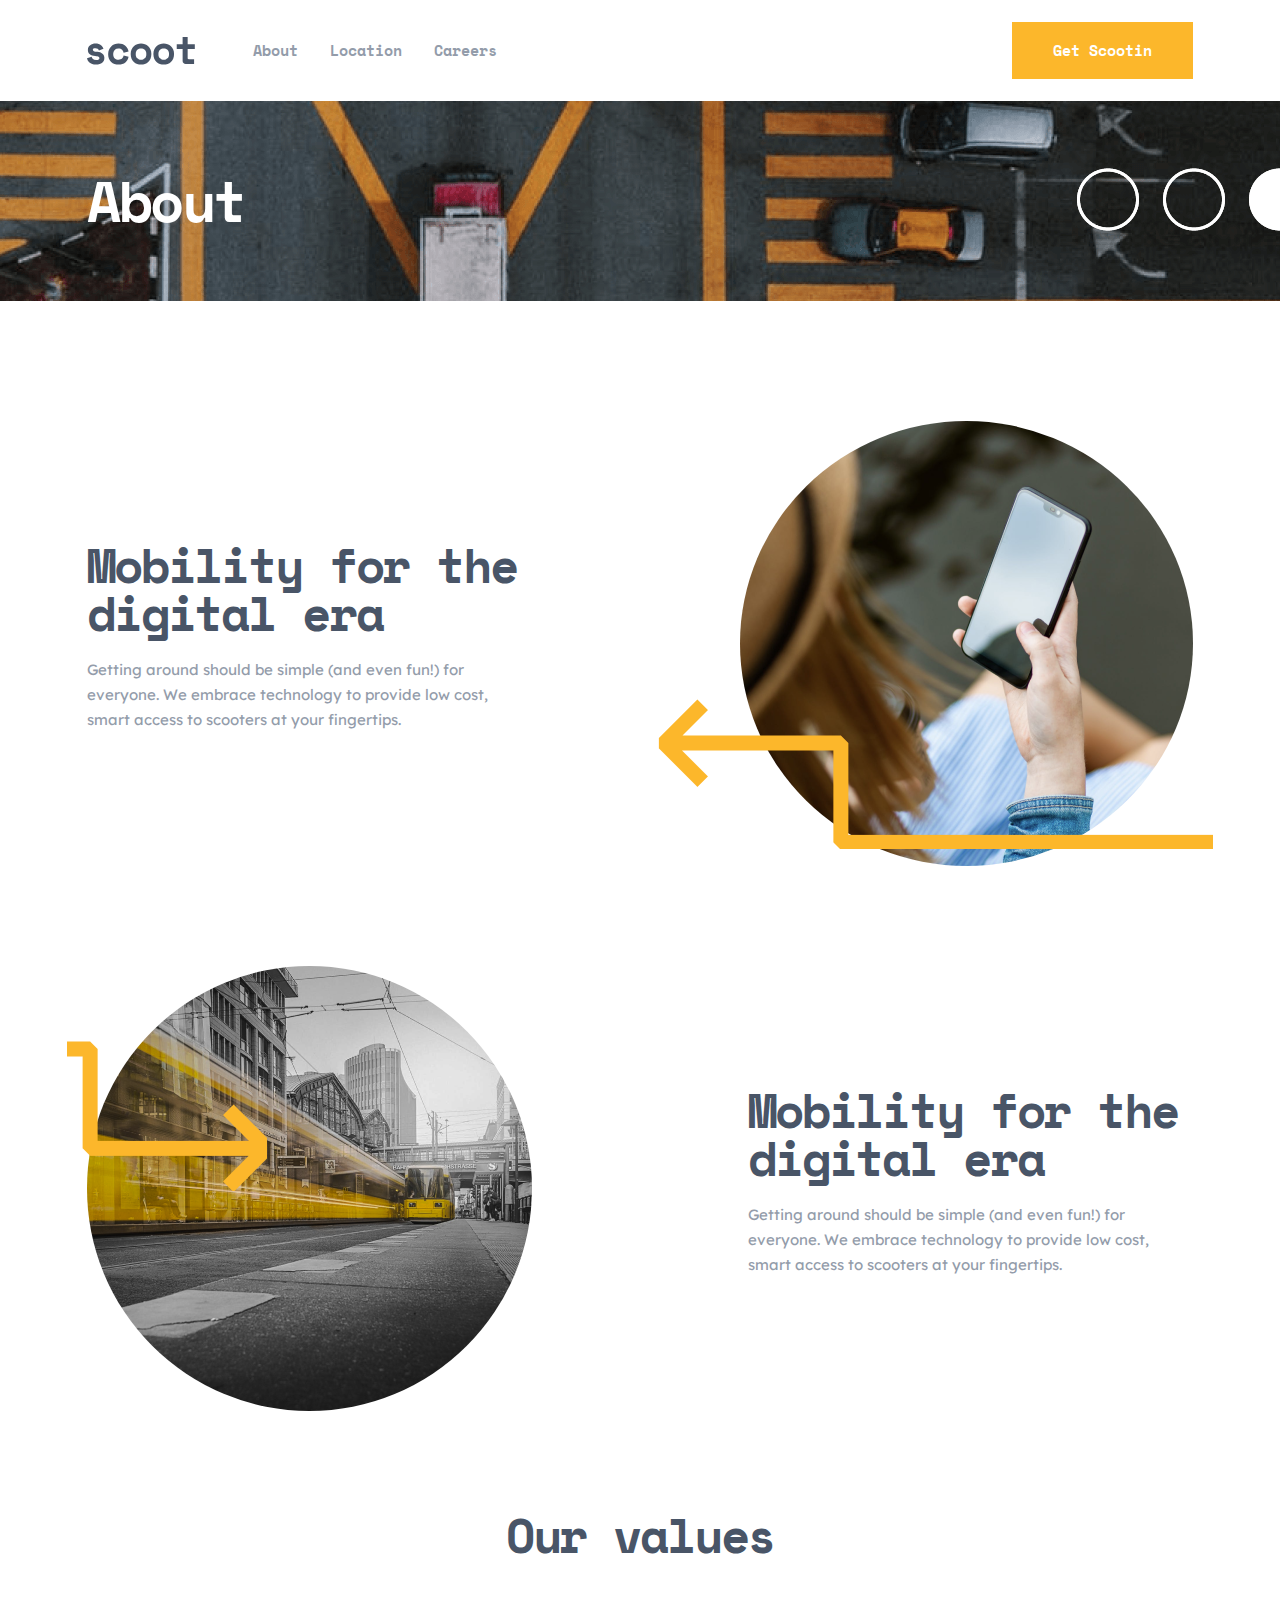
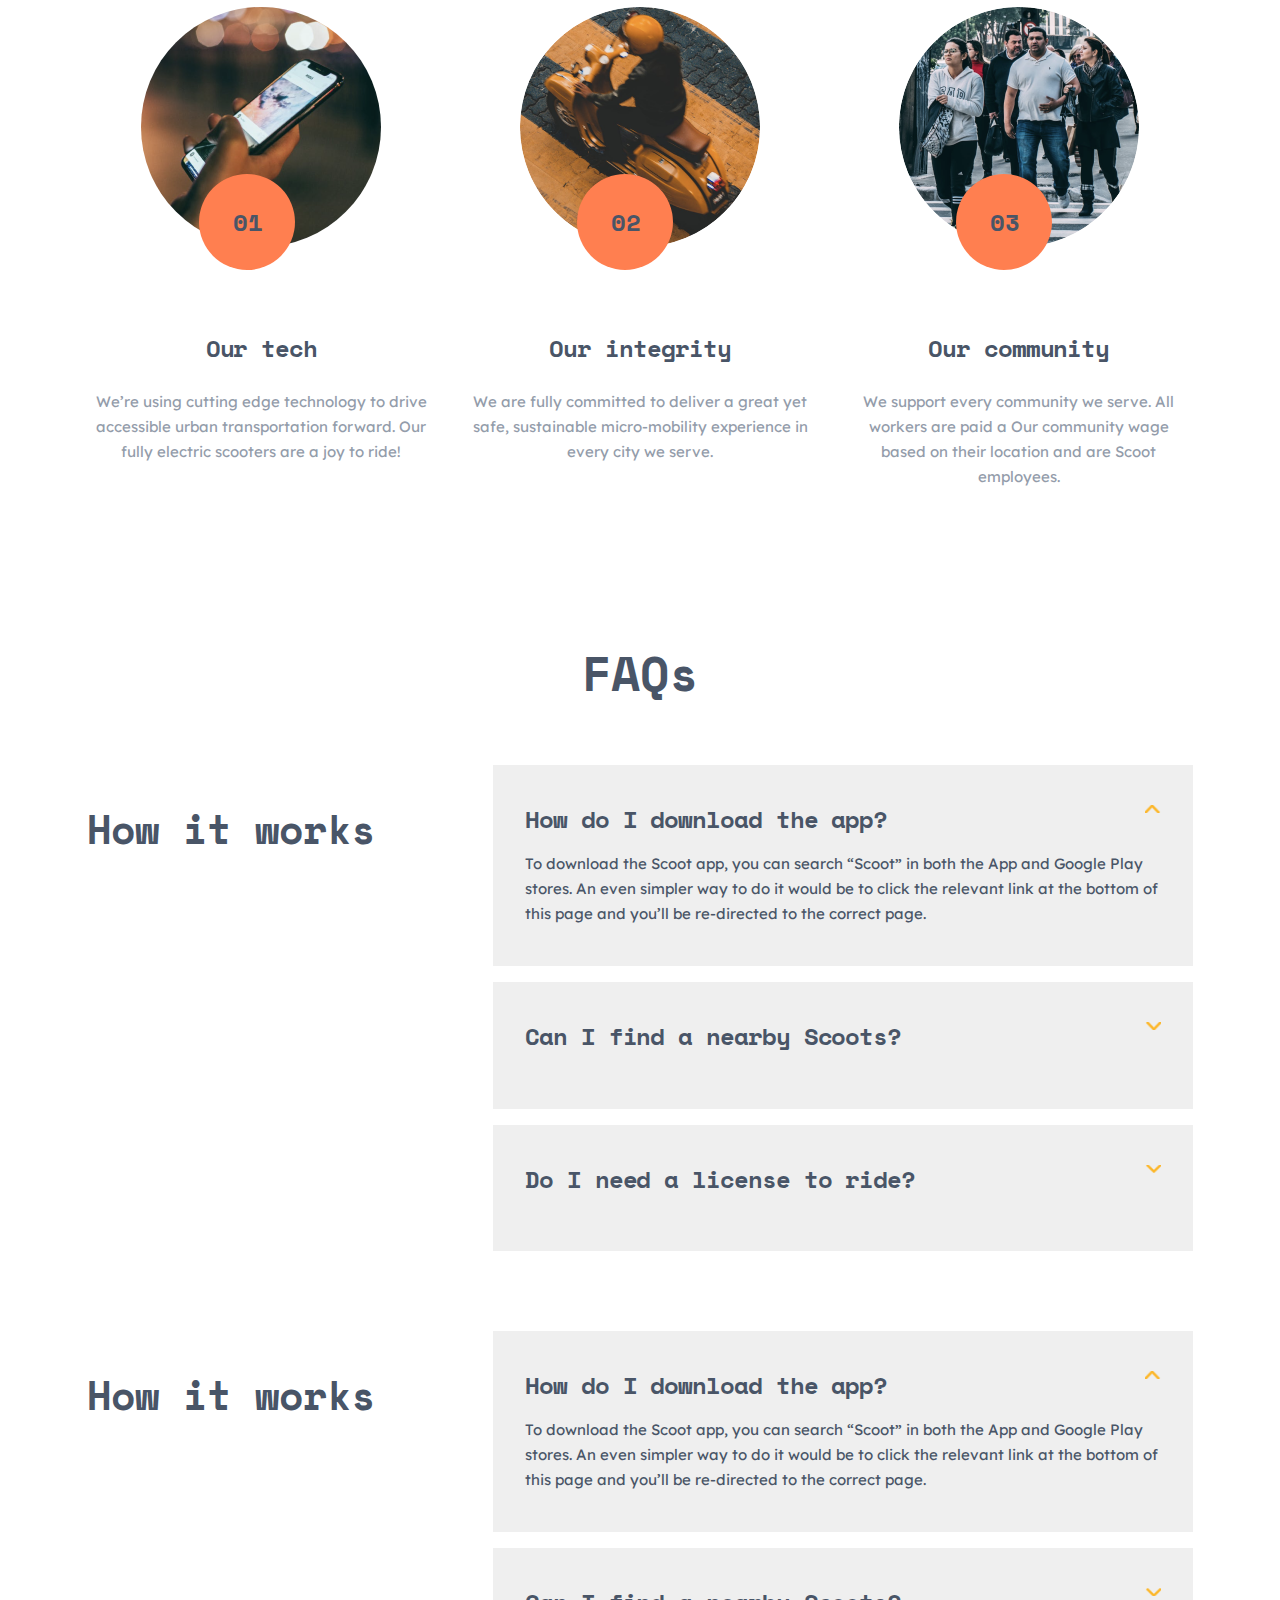
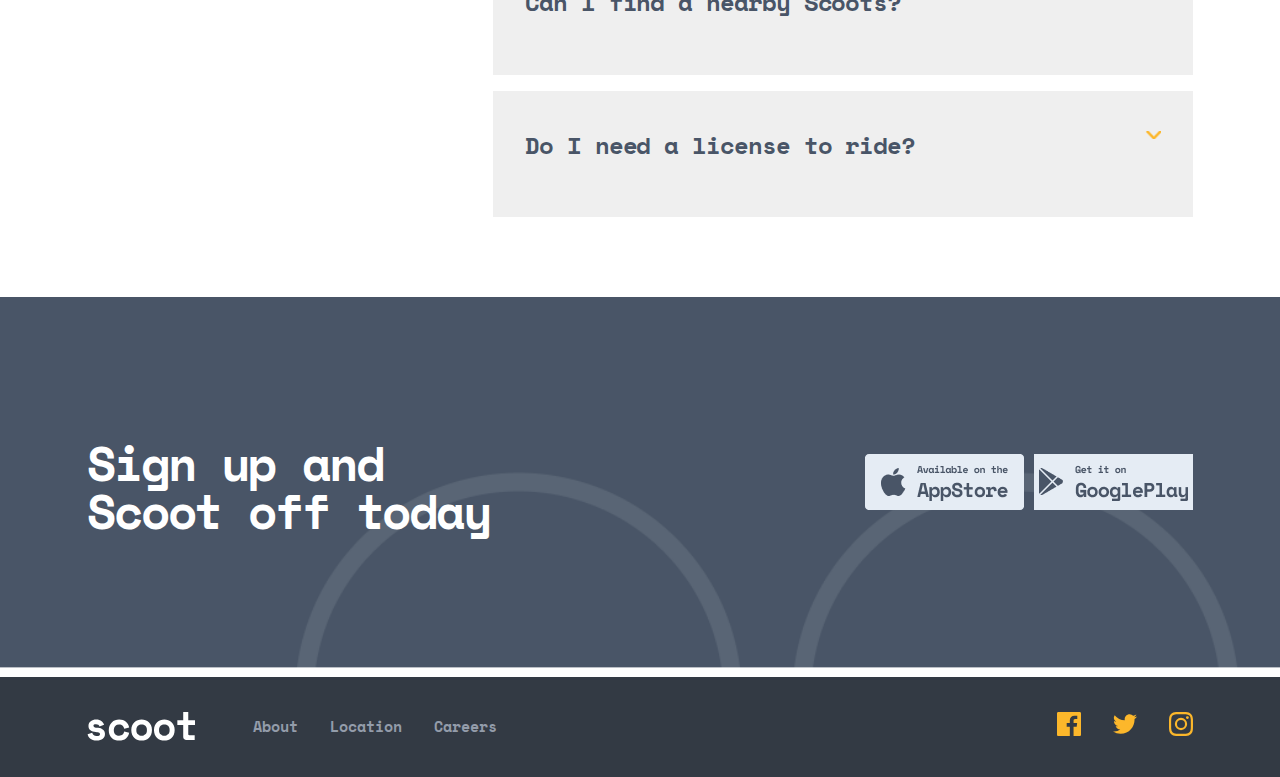
==== about.html @ 2811347c "initial commit" ====
<!DOCTYPE html>
<html lang="en">

<head>
    <meta charset="UTF-8">
    <meta http-equiv="X-UA-Compatible" content="IE=edge">
    <meta name="viewport" content="width=device-width, initial-scale=1.0">
    <title>Document</title>
    <link rel="stylesheet" href="./css/main.min.css" />
</head>

<body>
    <!-- header -->
    <header class="site-header site-header--adaptive">
            <div class="container">

                    <button class="hamburger-btn " type="button">
                        <img
                            class="hamburger-menu--defolt"
                            src="./imges/gamburg-menu.svg"
                            alt="hamburger button picture"
                            width="20"
                            height="16"
                        />

                        <img
                            class="hamburger-menu hamburger-menu--exit"
                            src="./imges/exit.svg"
                            alt="hamburger button picture"
                            width="20"
                            height="16"
                        />
                    </button>
                
                    <a class="site-logo-link" href="./index.html">
                        <img
                            src="./imges/scoot-logo.svg"
                            alt="site logo img"
                            class="site-logo"
                            width="108"
                            height="28"
                        />
                    </a>

                    <nav class="nav">
                        <ul class="nav__list">
                            <li class="nav__item">
                                <a class="nav__link" href="./index.html"
                                    >About</a
                                >
                            </li>
                            <li class="nav__item">
                                <a class="nav__link" href="./index.html"
                                    >Location</a
                                >
                            </li>
                            <li class="nav__item">
                                <a class="nav__link" href="./index.html"
                                    >Careers</a
                                >
                            </li>
                        </ul>
                    </nav>

                    <a class="Scootin-link" href="#">Get Scootin</a>

                
            </div>
        </header>
    <main>

        <!-- ===========================intro-section======================= -->

        <section class="hero-section">
            <div class="container">
               
                    <h2 class="hero-section__headding">
                        About
                    </h2>
                
            </div>
        </section>

        <section class="mobility">
            <div class="container">
                <h2 class="mobility__headding visually-hidden">Mobility for the digital era</h2>
                <ul class="mobility__list">
                    <li class="mobility__item">
                        <div class="mobility__item-wrapper">
                            <h3 class="mobility__item__headding">Mobility for the digital era</h3>
                            <p class="mobility__item__paragraf">Getting around should be simple (and even fun!) for everyone. We embrace technology to provide low cost, smart access to scooters at your fingertips.</p>
                        </div>

                        <img class="mobility__item__img" src="./imges/mobility.png" alt="mobility outside" >
                    </li>

                    <li class="mobility__item">
                        <div class="mobility__item-wrapper">
                            <h3 class="mobility__item__headding">Mobility for the digital era</h3>
                            <p class="mobility__item__paragraf">Getting around should be simple (and even fun!) for everyone. We embrace technology to provide low cost, smart access to scooters at your fingertips.</p>
                        </div>

                        <img class="mobility__item__img" src="./imges/strelka2.png" alt="mobility outside" >
                    </li>
                </ul>
            </div>
        </section>

        <!-- ======================our value========================== -->
        <section class="our-values">
            <div class="container">
                <h2 class="our-values__headding">Our values</h2>
                <ol class="our-values__list">
                    <li class="our-values__item">
                        <img class="our-values__img" src="./imges/tech.png" alt=" our tech imge"  width="240"
                        height="240">
                        <h3 class="our-values__item__headding">Our tech</h3>
                        <p class="our-values__item__paragrf">
                            We’re using cutting edge technology to drive accessible
                            urban transportation forward. Our fully electric scooters are a joy to ride!
                        </p>
                    </li>

                     <li class="our-values__item">
                        <img class="our-values__img" src="./imges/scuter.png" alt=" our tech imge"  width="240"
                        height="240">
                        <h3 class="our-values__item__headding">Our integrity</h3>
                        <p class="our-values__item__paragrf">
                            We are fully committed to deliver a great yet safe, sustainable micro-mobility experience in every city we serve.
                        </p>
                    </li>

                     <li class="our-values__item">
                        <img class="our-values__img" src="./imges/road.png" alt=" our tech imge"  width="240"
                        height="240">
                        <h3 class="our-values__item__headding">Our community</h3>
                        <p class="our-values__item__paragrf">
                           We support every community we serve. All workers are paid a Our community wage based on their location and are Scoot employees.
                        </p>
                    </li>
                </ol>
            </div>
        </section>

        <!-- ========================faq section======================= -->

        <section class="faqs-section">

            <div class="container">
                <h2 class="faqs-section__headding">FAQs</h2>
                <div class="faqs-section-wrapper">
                    <h3 class="faqs-section-wrapper__headding">How it works</h3>

                    <ul class="faqs-section__list">
                        <li class="faqs-section__item ">
                            <button class="faqs-section__btn faqs-section__btn--active">
                                <span class="faqs-section__btn-controller">
                                    <span class="faqs-section__btn-headding">How do I download the app?</span> 
                                    <img  class="btn-controller-img"
                                    src="./imges/strelka.png" alt="" width="16" height="8">
                                </span>
                                 <br>
                                <span class="faqs-section__btn-text">To download the Scoot app, you  can search “Scoot”
                                    in both the App and Google Play stores. An even simpler way to do it would be to
                                    click the relevant link at the bottom of this page and you’ll be re-directed to the
                                    correct page.</span>
                            </button>
                        </li>

                        <li class="faqs-section__item">
                            <button class="faqs-section__btn">
                                <span class="faqs-section__btn-controller">
                                    <span class="faqs-section__btn-headding">Can I find a nearby Scoots?</span> 
                                    <img class="btn-controller-img"
                                    src="./imges/strelka.png" alt="" width="16" height="8">
                                </span>
                                 <br>
                                <span class="faqs-section__btn-text">To download the Scoot app, you  can search “Scoot”
                                    in both the App and Google Play stores. An even simpler way to do it would be to
                                    click the relevant link at the bottom of this page and you’ll be re-directed to the
                                    correct page.</span>
                            </button>
                        </li>

                         <li class="faqs-section__item">
                            <button class="faqs-section__btn">
                                <span class="faqs-section__btn-controller">
                                    <span class="faqs-section__btn-headding">Do I need a license to ride?</span> 
                                    <img class="btn-controller-img"
                                    src="./imges/strelka.png" alt="" width="16" height="8">
                                </span>
                                 <br>
                                <span class="faqs-section__btn-text">To download the Scoot app, you  can search “Scoot”
                                    in both the App and Google Play stores. An even simpler way to do it would be to
                                    click the relevant link at the bottom of this page and you’ll be re-directed to the
                                    correct page.</span>
                            </button>
                        </li>
                        
                    </ul>


                </div>



                <div class="faqs-section-wrapper">
                    <h3 class="faqs-section-wrapper__headding">How it works</h3>

                    <ul class="faqs-section__list">
                        <li class="faqs-section__item ">
                            <button class="faqs-section__btn faqs-section__btn--active">
                                <span class="faqs-section__btn-controller">
                                    <span class="faqs-section__btn-headding">How do I download the app?</span> 
                                    <img class="btn-controller-img"
                                    src="./imges/strelka.png" alt="" width="16" height="8">
                                </span>
                                 <br>
                                <span class="faqs-section__btn-text">To download the Scoot app, you  can search “Scoot”
                                    in both the App and Google Play stores. An even simpler way to do it would be to
                                    click the relevant link at the bottom of this page and you’ll be re-directed to the
                                    correct page.</span>
                            </button>
                        </li>

                        <li class="faqs-section__item">
                            <button class="faqs-section__btn">
                                <span class="faqs-section__btn-controller">
                                    <span class="faqs-section__btn-headding">Can I find a nearby Scoots?</span> 
                                    <img class="btn-controller-img"
                                    src="./imges/strelka.png" alt="" width="16" height="8">
                                </span>
                                 <br>
                                <span class="faqs-section__btn-text">To download the Scoot app, you  can search “Scoot”
                                    in both the App and Google Play stores. An even simpler way to do it would be to
                                    click the relevant link at the bottom of this page and you’ll be re-directed to the
                                    correct page.</span>
                            </button>
                        </li>

                         <li class="faqs-section__item">
                            <button class="faqs-section__btn">
                                <span class="faqs-section__btn-controller">
                                    <span class="faqs-section__btn-headding">Do I need a license to ride?</span> 
                                    <img class="btn-controller-img"
                                    src="./imges/strelka.png" alt="" width="16" height="8">
                                </span>
                                 <br>
                                <span class="faqs-section__btn-text">To download the Scoot app, you  can search “Scoot”
                                    in both the App and Google Play stores. An even simpler way to do it would be to
                                    click the relevant link at the bottom of this page and you’ll be re-directed to the
                                    correct page.</span>
                            </button>
                        </li>
                        
                    </ul>


                </div>
            </div>

        </section>
        <!-- last section -->
        <section class="call-to">
                <div class="container">
                    <h2 class="call-to__headding">
                        Sign up and Scoot off today
                    </h2>
                    <div class="call-inner">
                        <a href="#" class="call-to__link"
                            ><img
                                class="call-to__pic"
                                src="./imges/appstore.png"
                                alt="appstore imeg"
                                width="159"
                                height="56"
                        /></a>
                        <a href="#" class="call-to__link2"
                            ><img
                                class="call-to__pic"
                                src="./imges/googleplay.png"
                                alt="appstore imeg"
                                width="159"
                                height="56"
                        /></a>
                    </div>
                </div>
            </section>



    </main>

    <!-- =========================================footerr=========================== -->
    <footer class="footer">
            <div class="container">
                <a class="footer-logo-link" href="./index.html">
                    <img
                        src="./imges/scoot-footer.svg"
                        alt=""
                        class="footer__img"
                        width="108"
                        height="29"
                    />
                </a>
                <nav class="footer-nav">
                    <ul class="footer-nav__list">
                        <li class="footer-nav__item">
                            <a class="footer-nav__link" href="./about.html"
                                >About</a
                            >
                        </li>

                        <li class="footer-nav__item">
                            <a class="footer-nav__link" href="./location.html"
                                >Location</a
                            >
                        </li>

                        <li class="footer-nav__item">
                            <a class="footer-nav__link" href="./careers.html"
                                >Careers</a
                            >
                        </li>
                    </ul>
                </nav>

                <ul class="social__list">
                    <li class="social__item">
                        <a class="social__link" href="#">
                            <svg
                                class="social__logo"
                                width="24"
                                height="24"
                                fill="none"
                                xmlns="http://www.w3.org/2000/svg"
                            >
                                <path
                                    d="M22.675 0H1.325C.593 0 0 .593 0 1.325v21.351C0 23.407.593 24 1.325 24H12.82v-9.294H9.692v-3.622h3.128V8.413c0-3.1 1.893-4.788 4.659-4.788 1.325 0 2.463.099 2.795.143v3.24l-1.918.001c-1.504 0-1.795.715-1.795 1.763v2.313h3.587l-.467 3.622h-3.12V24h6.116c.73 0 1.323-.593 1.323-1.325V1.325C24 .593 23.407 0 22.675 0z"
                                    fill="#FCB72B"
                                />
                            </svg>
                        </a>
                    </li>

                    <li class="social__item">

                        <a class="social__link" href="#">
                            <svg
                                class="social__logo"
                                width="24"
                                height="20"
                                fill="none"
                                xmlns="http://www.w3.org/2000/svg"
                            >
                                <path
                                    d="M24 2.557a9.83 9.83 0 01-2.828.775A4.932 4.932 0 0023.337.608a9.864 9.864 0 01-3.127 1.195A4.916 4.916 0 0016.616.248c-3.179 0-5.515 2.966-4.797 6.045A13.978 13.978 0 011.671 1.149a4.93 4.93 0 001.523 6.574 4.903 4.903 0 01-2.229-.616c-.054 2.281 1.581 4.415 3.949 4.89a4.935 4.935 0 01-2.224.084 4.928 4.928 0 004.6 3.419A9.9 9.9 0 010 17.54a13.94 13.94 0 007.548 2.212c9.142 0 14.307-7.721 13.995-14.646A10.025 10.025 0 0024 2.557z"
                                    fill="#FCB72B"
                                />
                            </svg>
                        </a>
                    </li>

                    <li class="social__item">
                        <a class="social__link" href="#">
                            <svg 
                                class="social__logo"
                                width="24"
                                height="24"
                                fill="none"
                                xmlns="http://www.w3.org/2000/svg"
                            >
                                <path
                                    fill-rule="evenodd"
                                    clip-rule="evenodd"
                                    d="M12 0C8.741 0 8.333.014 7.053.072 2.695.272.273 2.69.073 7.052.014 8.333 0 8.741 0 12c0 3.259.014 3.668.072 4.948.2 4.358 2.618 6.78 6.98 6.98C8.333 23.986 8.741 24 12 24c3.259 0 3.668-.014 4.948-.072 4.354-.2 6.782-2.618 6.979-6.98.059-1.28.073-1.689.073-4.948 0-3.259-.014-3.667-.072-4.947-.196-4.354-2.617-6.78-6.979-6.98C15.668.014 15.259 0 12 0zm0 2.163c3.204 0 3.584.012 4.85.07 3.252.148 4.771 1.691 4.919 4.919.058 1.265.069 1.645.069 4.849 0 3.205-.012 3.584-.069 4.849-.149 3.225-1.664 4.771-4.919 4.919-1.266.058-1.644.07-4.85.07-3.204 0-3.584-.012-4.849-.07-3.26-.149-4.771-1.699-4.919-4.92-.058-1.265-.07-1.644-.07-4.849 0-3.204.013-3.583.07-4.849.149-3.227 1.664-4.771 4.919-4.919 1.266-.057 1.645-.069 4.849-.069zM5.838 12a6.162 6.162 0 1112.324 0 6.162 6.162 0 01-12.324 0zM12 16a4 4 0 110-8 4 4 0 010 8zm4.965-10.405a1.44 1.44 0 112.881.001 1.44 1.44 0 01-2.881-.001z"
                                    fill="#FCB72B"
                                />
                            </svg>
                        </a>
                    </li>
                </ul>
            </div>
        </footer>

    <script src="./main.js"></script>
</body>
</body>

</html>
---- css/main.min.css ----
@font-face{font-family:'Space Mono';font-style:normal;font-weight:400;src:url("../fonts/space-mono-v6-latin-regular.woff2") format("woff2"),url("../fonts/space-mono-v6-latin-regular.woff") format("woff")}@font-face{font-family:'Space Mono';font-style:normal;font-weight:700;src:url("../fonts/space-mono-v6-latin-700.woff2") format("woff2"),url("../fonts/space-mono-v6-latin-700.woff") format("woff")}@font-face{font-family:'Lexend Deca';font-style:normal;font-weight:400;src:url("../fonts/lexend-deca-v7-latin-regular.woff2") format("woff2"),url("../fonts/lexend-deca-v7-latin-regular.woff") format("woff")}html{height:100%;-webkit-box-sizing:border-box;box-sizing:border-box}*,*::before,*::after{-webkit-box-sizing:inherit;box-sizing:inherit;scroll-behavior:smooth}.visually-hidden{position:absolute;white-space:nowrap;width:1px;height:1px;overflow:hidden;border:0;padding:0;clip:rect(0 0 0 0);-webkit-clip-path:inset(50%);clip-path:inset(50%);margin:-1px}body{height:100%;display:-webkit-box;display:-ms-flexbox;display:flex;-webkit-box-orient:vertical;-webkit-box-direction:normal;-ms-flex-direction:column;flex-direction:column;font-family:'Space Mono','Arial', 'sans-serif';font-style:normal;font-weight:normal;font-size:16px;line-height:1.5}main{margin-top:101px}img{max-width:100%;vertical-align:middle;-o-object-fit:cover;object-fit:cover}.container{width:100%;max-width:1146px;margin:0 auto;padding:0 20px;overflow:hidden}/*! normalize.css v8.0.1 | MIT License | github.com/necolas/normalize.css */html{line-height:1.15;-webkit-text-size-adjust:100%}body{margin:0}main{display:block}h1{font-size:2em;margin:0.67em 0}hr{-webkit-box-sizing:content-box;box-sizing:content-box;height:0;overflow:visible}pre{font-family:monospace, monospace;font-size:1em}a{background-color:transparent}abbr[title]{border-bottom:none;text-decoration:underline;-webkit-text-decoration:underline dotted;text-decoration:underline dotted}b,strong{font-weight:bolder}code,kbd,samp{font-family:monospace, monospace;font-size:1em}small{font-size:80%}sub,sup{font-size:75%;line-height:0;position:relative;vertical-align:baseline}sub{bottom:-0.25em}sup{top:-0.5em}img{border-style:none}button,input,optgroup,select,textarea{font-family:inherit;font-size:100%;line-height:1.15;margin:0}button,input{overflow:visible}button,select{text-transform:none}button,[type="button"],[type="reset"],[type="submit"]{-webkit-appearance:button}button::-moz-focus-inner,[type="button"]::-moz-focus-inner,[type="reset"]::-moz-focus-inner,[type="submit"]::-moz-focus-inner{border-style:none;padding:0}button:-moz-focusring,[type="button"]:-moz-focusring,[type="reset"]:-moz-focusring,[type="submit"]:-moz-focusring{outline:1px dotted ButtonText}fieldset{padding:0.35em 0.75em 0.625em}legend{-webkit-box-sizing:border-box;box-sizing:border-box;color:inherit;display:table;max-width:100%;padding:0;white-space:normal}progress{vertical-align:baseline}textarea{overflow:auto}[type="checkbox"],[type="radio"]{-webkit-box-sizing:border-box;box-sizing:border-box;padding:0}[type="number"]::-webkit-inner-spin-button,[type="number"]::-webkit-outer-spin-button{height:auto}[type="search"]{-webkit-appearance:textfield;outline-offset:-2px}[type="search"]::-webkit-search-decoration{-webkit-appearance:none}::-webkit-file-upload-button{-webkit-appearance:button;font:inherit}details{display:block}summary{display:list-item}template{display:none}[hidden]{display:none}.site-header{position:fixed;top:0;left:0;width:100%;z-index:50;background-color:white}.site-header .container{display:-webkit-box;display:-ms-flexbox;display:flex;-webkit-box-align:center;-ms-flex-align:center;align-items:center;padding-top:22px;padding-bottom:22px}.site-logo-link{z-index:11}.nav__list{display:-webkit-box;display:-ms-flexbox;display:flex;margin:0;margin-left:58px;padding:0;list-style:none}.nav__item+.nav__item{margin-left:32px}.nav__link{display:inline-block;text-decoration:none;font-weight:bold;font-size:15px;line-height:25px;color:#939CAA}.nav__link:hover{color:#FCB72B}.Scootin-link{display:inline-block;text-decoration:none;margin-left:auto;padding:14px 39px;font-weight:bold;font-size:15px;line-height:25px;color:#FFFFFF;background-color:#FCB72B;border:2px solid #FCB72B}.Scootin-link:hover{display:inline-block;background-color:white;color:#FCB72B;border:2px solid #FCB72B}.hamburger-btn{display:none;z-index:11;background-color:transparent;border:none;cursor:pointer}.hamburger-btn .hamburger-menu--exit{display:none}@media only screen and (max-width: 650px){.nav{display:none}.site-header--adaptive .nav{display:block;position:fixed;top:0;bottom:0;right:0;left:0;width:100%;height:auto;z-index:10}.nav__list{width:70%;height:544px;margin-top:73px;margin-left:0;padding:64px 25px;-webkit-box-orient:vertical;-webkit-box-direction:normal;-ms-flex-direction:column;flex-direction:column;background-color:black}.nav__item+.nav__item{margin:0}.nav__link{color:#E5ECF4;margin-bottom:24px}.site-logo-link{margin:0 auto}.Scootin-link{display:none}.site-header--adaptive .Scootin-link{display:block;position:fixed;margin-bottom:20px;bottom:0;max-width:50%;height:auto;z-index:10}.site-header--adaptive .hamburger-menu--exit{display:block}.site-header--adaptive .hamburger-menu--defolt{display:none}.hamburger-btn{display:block}}.intro-section{max-width:1440px;margin:0 auto;z-index:13;background-image:url(../imges/homeintro-img.png);background-repeat:no-repeat;background-size:cover;background-position:center;overflow:hidden}.intro-section .container{margin-bottom:122px;padding:150px 20px}.intro-section__wrapper{position:relative}.intro-section__headding{max-width:500px;margin:0;margin-bottom:40px;letter-spacing:-2.5px;font-weight:bold;font-size:56px;line-height:56px;color:#FFFFFF}.paradrph-inner{position:relative;margin-left:100px}.intro-section__paragrph{position:relative;max-width:405px;margin-bottom:40px;font-family:'Lexend Deca';font-size:15px;line-height:25px;color:#FFFFFF}.intro-section__paragrph::after{position:absolute;top:50px;right:100px;z-index:10;display:inline-block;width:270px;height:8px;background-image:url(../imges/path-right.png);background-repeat:no-repeat;content:" "}.intro-section__link{display:inline-block;text-decoration:none;padding:14px 39px;font-size:15px;line-height:25px;text-align:center;color:#FFFFFF;background-color:#FCB72B;border:2px solid #FCB72B}.intro-section__link:hover{background-color:transparent;border:2px solid #FCB72B;color:#FCB72B}@media only screen and (max-width: 768px){.intro-section .container{text-align:center;margin:0 auto;padding:137px 20px}.intro-section__headding{margin:0 auto;margin-bottom:24px}.paradrph-inner{margin-left:0}.intro-section__paragrph{margin:0 auto;margin-bottom:32px}}@media only screen and (max-width: 548px){.intro-section__headding{font-size:40px;line-height:40px}.intro-section__paragrph{font-size:15px;line-height:25px}}.handbook_list{position:relative;display:-webkit-box;display:-ms-flexbox;display:flex;margin:0;margin-top:100px;margin-bottom:200px;padding:0;list-style:none}.handbook_list::before{position:absolute;display:inline-block;top:0;left:0;-webkit-transform:translateX(-25%);transform:translateX(-25%);width:100%;max-width:974px;height:1px;border:5px solid #E5ECF4;content:" "}.handbook__item{position:relative;max-width:350px;margin-right:30px;padding-top:87px}.handbook__item::before{position:absolute;top:0;left:0;-webkit-transform:translateY(-50%);transform:translateY(-50%);display:inline-block;width:96px;height:96px;background-image:url(../imges/locate-app.png);background-repeat:no-repeat;background-size:96px;background-position:center;content:" "}.scooter::before{background-image:url(../imges/scooter.png)}.enjoy::before{background-image:url(../imges/enjoy-ride.png)}.handbook__item__headding{margin-bottom:27px;font-weight:bold;font-size:24px;line-height:28px;color:#495567}.handbook__item__paragrf{font-family:Lexend Deca;font-size:15px;line-height:25px;color:#939CAA}@media only screen and (-webkit-min-device-pixel-ratio: 2), only screen and (min--moz-device-pixel-ratio: 2), only screen and (min-device-pixel-ratio: 2), only screen and (min-resolution: 192dpi), only screen and (min-resolution: 2dppx){.handbook__item::before{background-image:url(../imges/locate-app@2x.png)}.scooter::before{background-image:url(../imges/scooter@2x.png)}.enjoy::before{background-image:url(../imges/enjoy-ride@2x.png)}}@media only screen and (max-width: 768px){.handbook .container{padding-left:120px}.handbook_list{-webkit-box-orient:vertical;-webkit-box-direction:normal;-ms-flex-direction:column;flex-direction:column}.handbook_list::before{position:absolute;display:inline-block;top:0;left:0;-webkit-transform:translatey(-25%);transform:translatey(-25%);width:100%;max-width:1px;height:100%;max-height:974px;border:5px solid #E5ECF4;content:" ";overflow:visible}.handbook__item{display:block;position:relative;max-width:96%;margin-right:0px;padding-top:0;padding-left:131px}.handbook__item::before{position:absolute;top:32px;left:0;-webkit-transform:translatex(-50%);transform:translatex(-50%);display:inline-block;width:96px;height:96px;background-image:url(../imges/locate-app.png);background-repeat:no-repeat;background-size:96px;background-position:center;content:" "}.scooter::before{background-image:url(../imges/scooter.png)}.enjoy::before{background-image:url(../imges/enjoy-ride.png)}}@media only screen and (max-width: 590px){.handbook .container{text-align:center;padding-left:0;padding:0 20px}.handbook_list::before{display:none}.handbook__item{position:relative;max-width:100%;margin-right:0px;margin-bottom:98px;padding-left:0px;padding-top:97px}.handbook__item::before{position:absolute;text-align:center;top:0;left:50px;-webkit-transform:translate(50%, -50%);transform:translate(50%, -50%);display:inline-block;width:96px;height:96px;background-image:url(../imges/locate-app.png);background-repeat:no-repeat;background-size:96px;background-position:center;content:" "}.scooter::before{background-image:url(../imges/scooter.png)}.enjoy::before{background-image:url(../imges/enjoy-ride.png)}}.good-side .container{display:-webkit-box;display:-ms-flexbox;display:flex}.good-side__list{width:100%;padding:0}.good-side__item{position:relative;display:-webkit-box;display:-ms-flexbox;display:flex;-webkit-box-align:center;-ms-flex-align:center;align-items:center;-webkit-box-pack:justify;-ms-flex-pack:justify;justify-content:space-between;margin-bottom:144px}.good-side__item:nth-child(2n) .good-side__img{-webkit-box-ordinal-group:0;-ms-flex-order:-1;order:-1}.good-side__item--wrapper{margin-right:20px;max-width:40%}.good-side__item__headding{margin:0;margin-bottom:24px;padding:0;max-width:445px;font-weight:bold;font-size:48px;line-height:48px;letter-spacing:-2.14286px;color:#495567}.good-side__item__paragrf{margin:0;margin-bottom:40px;max-width:445px;font-family:'Lexend Deca';font-size:15px;line-height:25px;color:#939CAA}.good-side__item__link{display:inline-block;padding:14px 43px;font-weight:bold;text-decoration:none;font-size:15px;line-height:25px;text-align:center;color:#FFFFFF;background-color:#FCB72B;border:2px solid #FCB72B}.good-side__item__link:hover{display:inline-block;background-color:white;color:#FCB72B;border:2px solid #FCB72B}.zero{display:inline-block;border-radius:50%}@media only screen and (max-width: 768px){.good-side__item{-webkit-box-orient:vertical;-webkit-box-direction:normal;-ms-flex-direction:column;flex-direction:column;max-width:100%;margin-bottom:120px}.good-side__item .good-side__item--wrapper{-webkit-box-ordinal-group:2;-ms-flex-order:1;order:1}.good-side__item--wrapper{max-width:100%;text-align:center}.good-side__img{margin-bottom:56px}}.call-to{max-width:1440px;height:auto;margin:0 auto;background-image:url(../imges/call-bgi.png);background-repeat:no-repeat;background-size:cover;background-position:center;content:" "}.call-to .container{padding:102px 20px;display:-webkit-box;display:-ms-flexbox;display:flex;-webkit-box-align:center;-ms-flex-align:center;align-items:center}.call-inner{display:inline-block;margin-left:auto}.call-to__headding{width:100%;max-width:415px;font-weight:bold;font-size:48px;line-height:48px;letter-spacing:-2.14286px;color:#FFFFFF}.call-to__link{display:inline-block;margin-bottom:10px}@media only screen and (max-width: 800px){.call-to .container{-webkit-box-orient:vertical;-webkit-box-direction:normal;-ms-flex-direction:column;flex-direction:column;text-align:center}.call-inner{margin:0 auto}}@media only screen and (max-width: 455px){.call-to__headding{font-size:32px;line-height:32px}}.footer{position:relative;width:100%;max-width:1440px;margin:0 auto;background:#333A44}.footer .container{display:-webkit-box;display:-ms-flexbox;display:flex;-webkit-box-align:center;-ms-flex-align:center;align-items:center;padding:35px 20px}.footer-nav__list{display:-webkit-box;display:-ms-flexbox;display:flex;list-style:none;margin:0;margin-left:58px;padding:0}.footer-nav__item+.footer-nav__item{margin-left:32px}.footer-nav__link{display:inline-block;text-decoration:none;font-weight:bold;font-size:15px;line-height:25px;color:#939CAA}.footer-nav__link:hover{color:#FCB72B}.social__list{display:-webkit-box;display:-ms-flexbox;display:flex;-webkit-box-align:center;-ms-flex-align:center;align-items:center;list-style:none;margin:0;padding:0;margin-left:auto}.social__item+.social__item{margin-left:32px}.social__logo:hover path{fill:#E5ECF4}@media only screen and (max-width: 630px){.footer .container{-webkit-box-orient:vertical;-webkit-box-direction:normal;-ms-flex-direction:column;flex-direction:column}.footer-logo-link{margin-bottom:32px}.footer-nav__list{margin-left:0;margin-bottom:24px}.social__list{margin:0 auto}}@media only screen and (max-width: 450px){.footer-nav__list{-webkit-box-orient:vertical;-webkit-box-direction:normal;-ms-flex-direction:column;flex-direction:column;text-align:center}.footer-nav__item+.footer-nav__item{margin-left:0}.footer-nav__link{padding:10px}}.hero-section{position:relative;max-width:1440px;margin:0 auto;background-image:url(../imges/home-intro.png);background-repeat:no-repeat;background-size:cover;background-position:center}.hero-section .container{margin-bottom:120px;padding:72px 20px}.hero-section ::before{position:absolute;top:67px;right:0;width:203px;height:70px;display:inline-block;background-image:url(../imges/sasdsaxz.png);background-repeat:no-repeat;content:" "}.hero-section__headding{margin:0;padding:0;font-weight:bold;font-size:56px;line-height:56px;letter-spacing:-2.5px;color:#FFFFFF}@media only screen and (max-width: 520px){.hero-section ::before{display:none}.hero-section__headding{text-align:center;font-size:40px;line-height:40px}}.our-values .container{margin-bottom:120px}.our-values__headding{margin:0;margin-bottom:48px;font-weight:bold;font-size:48px;line-height:48px;text-align:center;letter-spacing:-2.14286px;color:#495567}.our-values__list{display:-webkit-box;display:-ms-flexbox;display:flex;list-style:none;margin:-15px;padding:0}.our-values__item{position:relative;width:100%;max-width:350px;height:auto;text-align:center;margin:15px}.our-values__item:nth-child(1):before{position:absolute;top:167px;left:32%;width:96px;height:96px;padding:34px;display:inline-block;border-radius:100%;content:"01";background-color:coral;font-weight:bold;font-size:24px;line-height:28px;text-align:center;color:#495567}.our-values__item:nth-child(2):before{position:absolute;top:167px;left:32%;width:96px;height:96px;padding:34px;display:inline-block;border-radius:100%;content:"02";background-color:coral;font-weight:bold;font-size:24px;line-height:28px;text-align:center;color:#495567}.our-values__item:nth-child(3):before{position:absolute;top:167px;left:32%;width:96px;height:96px;padding:34px;display:block;border-radius:100%;content:"03";background-color:coral;font-weight:bold;font-size:24px;line-height:28px;text-align:center;color:#495567}.our-values__img{border-radius:50%;margin-bottom:87px}.our-values__item__headding{margin:0;margin-bottom:27px;font-weight:bold;font-size:24px;line-height:28px;letter-spacing:-1.07143px;color:#495567}.our-values__item__paragrf{margin:0;font-family:Lexend Deca;font-size:15px;line-height:25px;color:#939CAA}@media only screen and (max-width: 785px){.our-values__list{-webkit-box-orient:vertical;-webkit-box-direction:normal;-ms-flex-direction:column;flex-direction:column}.our-values__item{margin:0;margin:0 auto;margin-top:20px;text-align:center}}.faqs-section__headding{margin-bottom:68px;font-size:48px;line-height:48px;text-align:center;color:#495567}.faqs-section-wrapper{display:-webkit-box;display:-ms-flexbox;display:flex;-webkit-box-pack:justify;-ms-flex-pack:justify;justify-content:space-between;margin-bottom:64px}.faqs-section-wrapper__headding{font-size:40px;line-height:48px;color:#495567}.faqs-section__list{margin:0;padding:0}.faqs-section__item{margin-bottom:16px;list-style:none}.faqs-section__btn{width:100%;max-width:700px;padding:40px 32px;border:none;display:block;text-align:left}.faqs-section__btn:hover{background-color:#FFF4DF}.faqs-section__btn-controller{display:-webkit-box;display:-ms-flexbox;display:flex;-webkit-box-pack:justify;-ms-flex-pack:justify;justify-content:space-between}.faqs-section__btn-headding{display:inline-block;font-weight:bold;font-size:24px;line-height:28px;letter-spacing:-1.07143px;color:#495567}.faqs-section__btn-text{display:none;font-family:Lexend Deca;font-size:15px;line-height:25px;color:#495567}.faqs-section__btn--active .faqs-section__btn-text{display:block}.faqs-section__btn--active .btn-controller-img{-webkit-transform:rotate(180deg);transform:rotate(180deg)}@media only screen and (max-width: 1035px){.faqs-section-wrapper__headding{font-size:32px;line-height:32px}}@media only screen and (max-width: 768px){.faqs-section-wrapper{-webkit-box-orient:vertical;-webkit-box-direction:normal;-ms-flex-direction:column;flex-direction:column;text-align:center}}@media only screen and (max-width: 768px){.faqs-section__headding{font-size:32px;line-height:32px}}.mobility__list{margin:0;padding:0}.mobility__item{position:relative;display:-webkit-box;display:-ms-flexbox;display:flex;-webkit-box-align:center;-ms-flex-align:center;align-items:center;-webkit-box-pack:justify;-ms-flex-pack:justify;justify-content:space-between;margin-bottom:100px}.mobility__item:nth-child(1)::before{position:absolute;top:278px;right:-200px;width:735px;height:150px;display:inline-block;background-image:url(../imges/strelka1.png);background-repeat:no-repeat;content:" "}.mobility__item:nth-child(2)::before{position:absolute;top:75px;left:-555px;width:735px;height:150px;display:inline-block;background-image:url(../imges/strelka-chap.png);background-repeat:no-repeat;content:" "}.mobility__item:nth-child(2n) .mobility__item__img{-webkit-box-ordinal-group:0;-ms-flex-order:-1;order:-1}.mobility__item-wrapper{max-width:445px}.mobility__item__img{border-radius:100%}.mobility__item__headding{margin:0;margin-bottom:20px;padding:0;font-weight:bold;font-size:48px;line-height:48px;letter-spacing:-2.14286px;color:#495567}.mobility__item__paragraf{font-family:Lexend Deca;font-size:15px;line-height:25px;color:#939CAA}@media only screen and (max-width: 914px){.mobility__item{-webkit-box-orient:vertical;-webkit-box-direction:normal;-ms-flex-direction:column;flex-direction:column;text-align:center}.mobility__item-wrapper{margin-top:40px}.mobility__item .mobility__item-wrapper{-webkit-box-ordinal-group:2;-ms-flex-order:1;order:1}}@media only screen and (max-width: 570px){.mobility__item:nth-child(2)::before{display:none}.mobility__item:nth-child(1)::before{display:none}.mobility__item__headding{font-size:32px;line-height:32px}}
/*# sourceMappingURL=main.min.css.map */
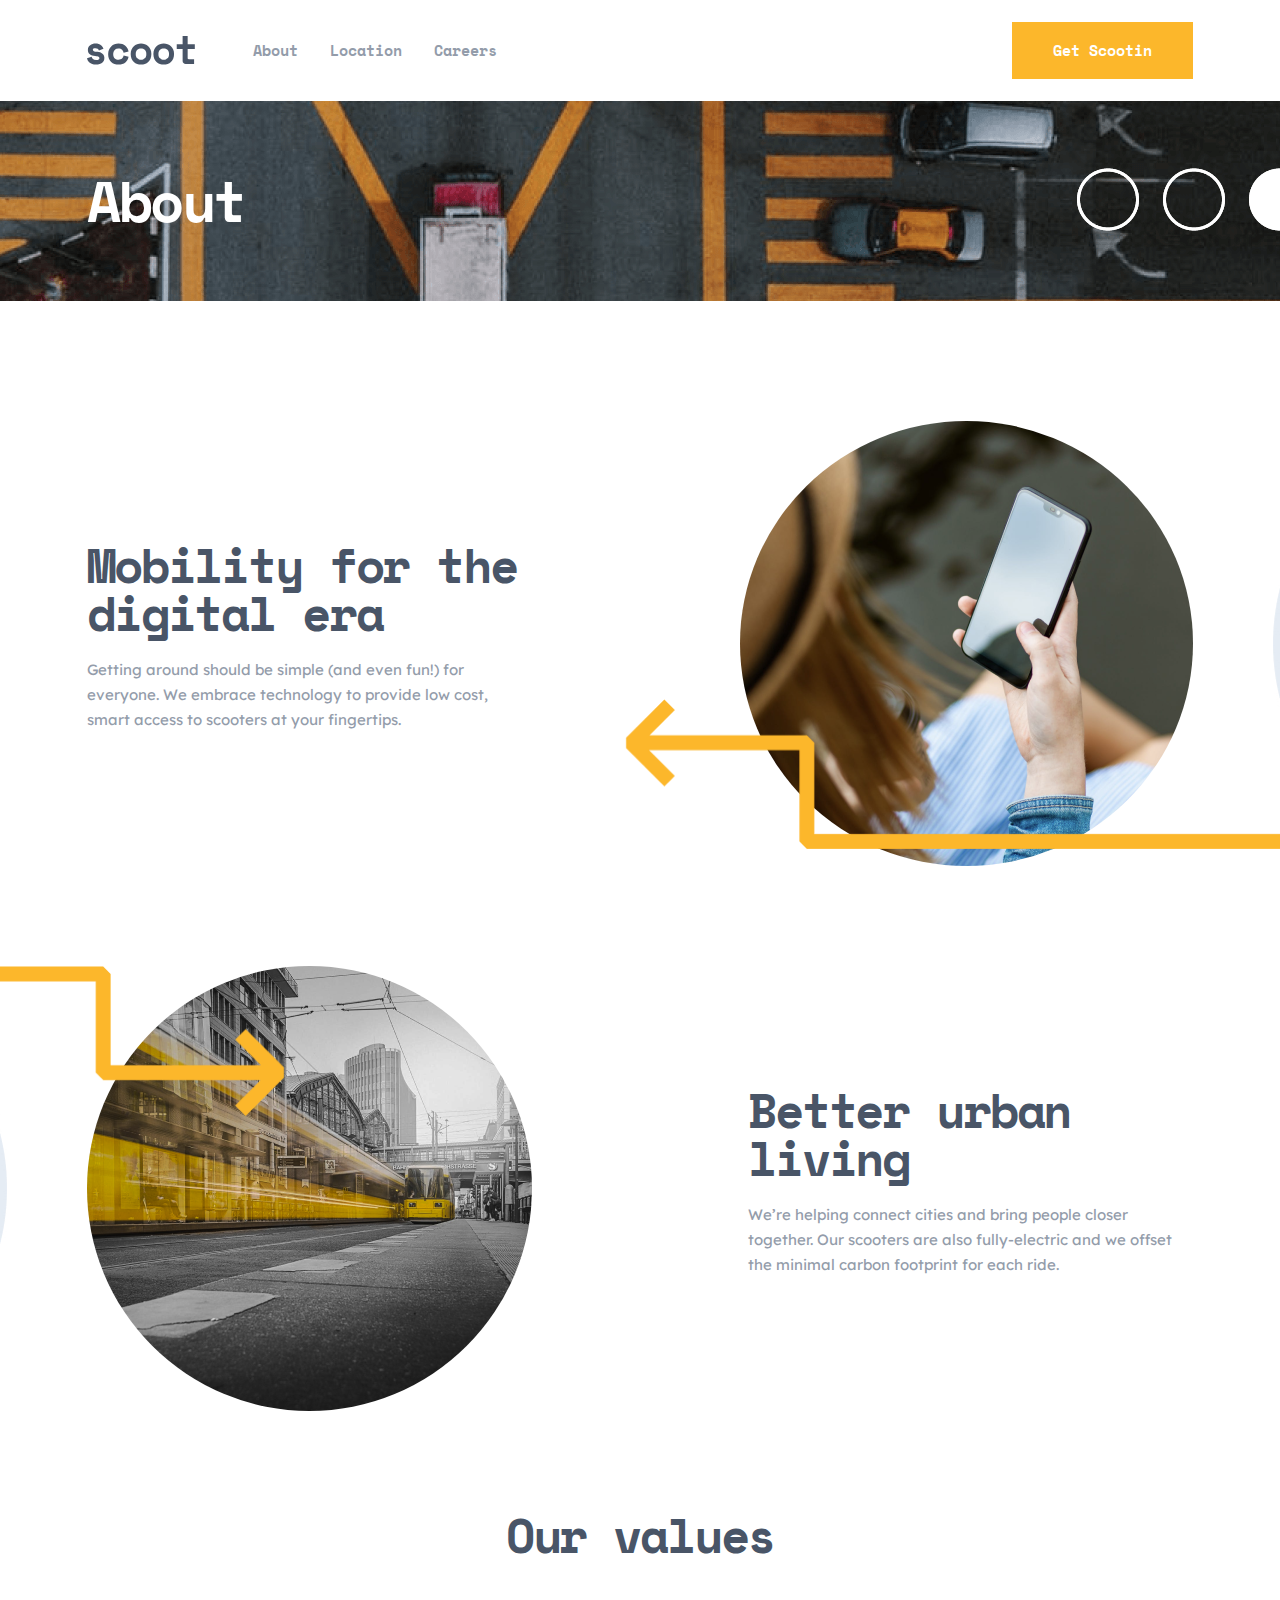
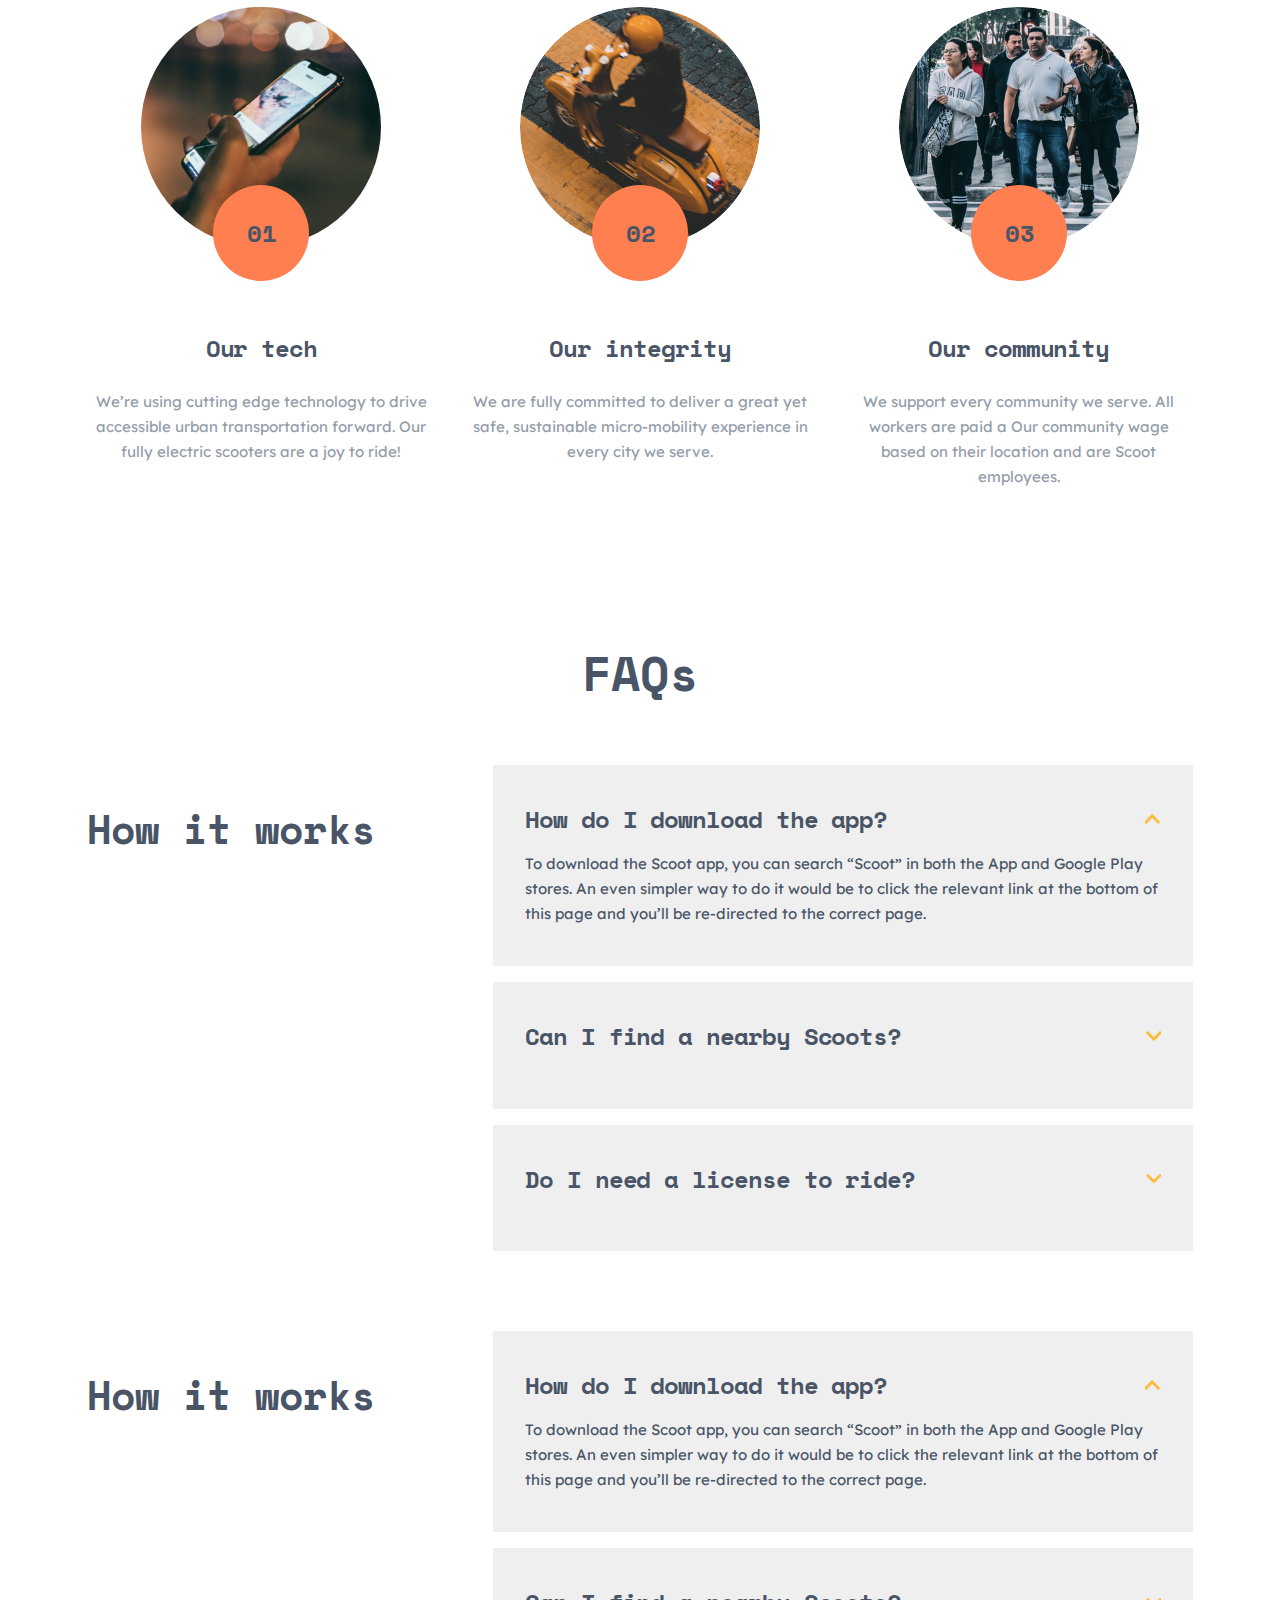
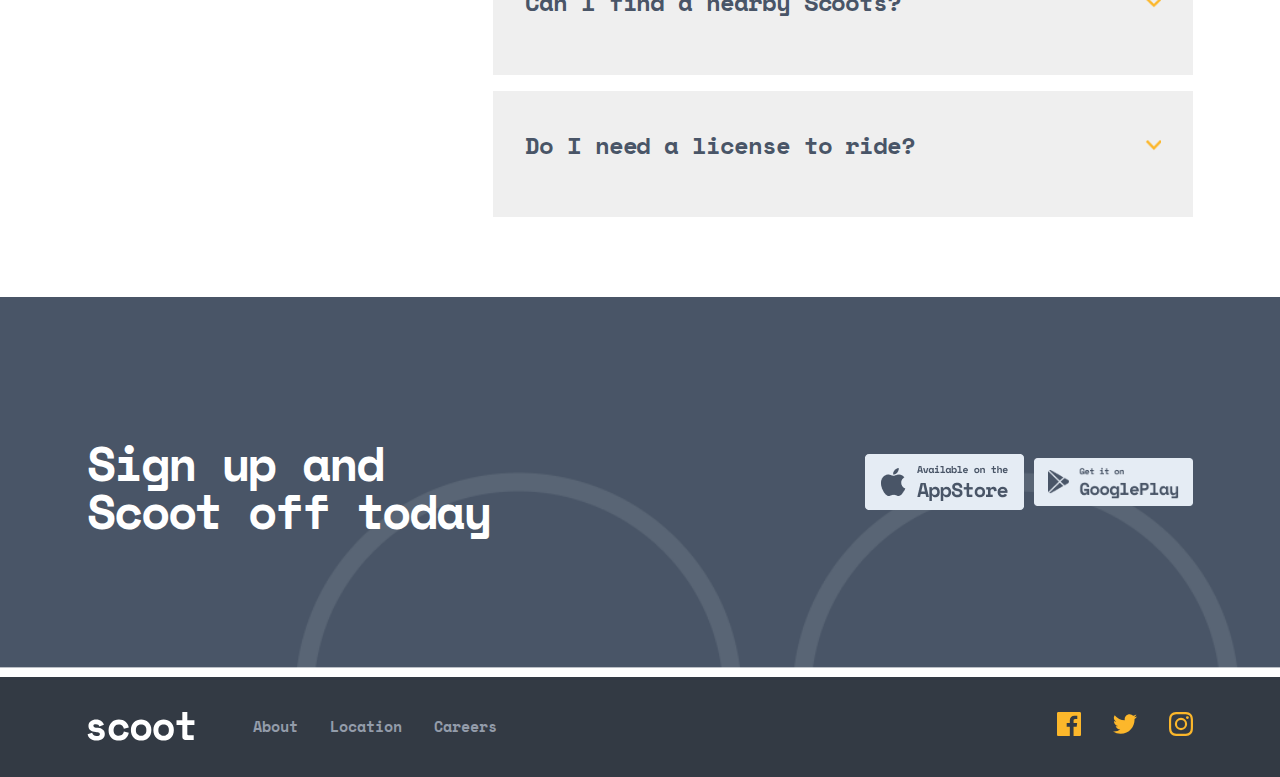
==== commit 34a0d07e: "modified same alements and add careers page" ====
--- a/about.html
+++ b/about.html
@@ -5,7 +5,7 @@
     <meta charset="UTF-8">
     <meta http-equiv="X-UA-Compatible" content="IE=edge">
     <meta name="viewport" content="width=device-width, initial-scale=1.0">
-    <title>Document</title>
+    <title>About</title>
     <link rel="stylesheet" href="./css/main.min.css" />
 </head>
 
@@ -45,7 +45,7 @@
                     <nav class="nav">
                         <ul class="nav__list">
                             <li class="nav__item">
-                                <a class="nav__link" href="./index.html"
+                                <a class="nav__link" href="./about.html"
                                     >About</a
                                 >
                             </li>
@@ -55,7 +55,7 @@
                                 >
                             </li>
                             <li class="nav__item">
-                                <a class="nav__link" href="./index.html"
+                                <a class="nav__link" href="./careers.html"
                                     >Careers</a
                                 >
                             </li>
@@ -91,16 +91,22 @@
                             <p class="mobility__item__paragraf">Getting around should be simple (and even fun!) for everyone. We embrace technology to provide low cost, smart access to scooters at your fingertips.</p>
                         </div>
 
-                        <img class="mobility__item__img" src="./imges/mobility.png" alt="mobility outside" >
+                         <span class="mobility__span digital">
+                            <img class="mobility__item__img" src="./imges/mobility.png" alt="mobility outside" >
+                         </span>
+                        
                     </li>
 
                     <li class="mobility__item">
                         <div class="mobility__item-wrapper">
-                            <h3 class="mobility__item__headding">Mobility for the digital era</h3>
-                            <p class="mobility__item__paragraf">Getting around should be simple (and even fun!) for everyone. We embrace technology to provide low cost, smart access to scooters at your fingertips.</p>
+                            <h3 class="mobility__item__headding">Better urban living</h3>
+                            <p class="mobility__item__paragraf">We’re helping connect cities and bring people closer together. Our scooters are also fully-electric and we offset the minimal carbon footprint for each ride.</p>
                         </div>
 
-                        <img class="mobility__item__img" src="./imges/strelka2.png" alt="mobility outside" >
+                         <span class="mobility__span urban">
+                            <img class="mobility__item__img" src="./imges/strelka2.png" alt="mobility outside" >
+                         </span>
+                       
                     </li>
                 </ul>
             </div>
@@ -267,7 +273,7 @@
                         Sign up and Scoot off today
                     </h2>
                     <div class="call-inner">
-                        <a href="#" class="call-to__link"
+                        <a href="https://www.apple.com/app-store/" class="call-to__link" target="block"
                             ><img
                                 class="call-to__pic"
                                 src="./imges/appstore.png"
@@ -275,7 +281,7 @@
                                 width="159"
                                 height="56"
                         /></a>
-                        <a href="#" class="call-to__link2"
+                        <a href="https://play.google.com/store/apps/details?id=com.orijinn.playmarket&hl=uz&gl=US" class="call-to__link2" target="block"
                             ><img
                                 class="call-to__pic"
                                 src="./imges/googleplay.png"
@@ -385,6 +391,6 @@
 
     <script src="./main.js"></script>
 </body>
-</body>
+
 
 </html>--- a/css/main.min.css
+++ b/css/main.min.css
@@ -1,2 +1,2 @@
-@font-face{font-family:'Space Mono';font-style:normal;font-weight:400;src:url("../fonts/space-mono-v6-latin-regular.woff2") format("woff2"),url("../fonts/space-mono-v6-latin-regular.woff") format("woff")}@font-face{font-family:'Space Mono';font-style:normal;font-weight:700;src:url("../fonts/space-mono-v6-latin-700.woff2") format("woff2"),url("../fonts/space-mono-v6-latin-700.woff") format("woff")}@font-face{font-family:'Lexend Deca';font-style:normal;font-weight:400;src:url("../fonts/lexend-deca-v7-latin-regular.woff2") format("woff2"),url("../fonts/lexend-deca-v7-latin-regular.woff") format("woff")}html{height:100%;-webkit-box-sizing:border-box;box-sizing:border-box}*,*::before,*::after{-webkit-box-sizing:inherit;box-sizing:inherit;scroll-behavior:smooth}.visually-hidden{position:absolute;white-space:nowrap;width:1px;height:1px;overflow:hidden;border:0;padding:0;clip:rect(0 0 0 0);-webkit-clip-path:inset(50%);clip-path:inset(50%);margin:-1px}body{height:100%;display:-webkit-box;display:-ms-flexbox;display:flex;-webkit-box-orient:vertical;-webkit-box-direction:normal;-ms-flex-direction:column;flex-direction:column;font-family:'Space Mono','Arial', 'sans-serif';font-style:normal;font-weight:normal;font-size:16px;line-height:1.5}main{margin-top:101px}img{max-width:100%;vertical-align:middle;-o-object-fit:cover;object-fit:cover}.container{width:100%;max-width:1146px;margin:0 auto;padding:0 20px;overflow:hidden}/*! normalize.css v8.0.1 | MIT License | github.com/necolas/normalize.css */html{line-height:1.15;-webkit-text-size-adjust:100%}body{margin:0}main{display:block}h1{font-size:2em;margin:0.67em 0}hr{-webkit-box-sizing:content-box;box-sizing:content-box;height:0;overflow:visible}pre{font-family:monospace, monospace;font-size:1em}a{background-color:transparent}abbr[title]{border-bottom:none;text-decoration:underline;-webkit-text-decoration:underline dotted;text-decoration:underline dotted}b,strong{font-weight:bolder}code,kbd,samp{font-family:monospace, monospace;font-size:1em}small{font-size:80%}sub,sup{font-size:75%;line-height:0;position:relative;vertical-align:baseline}sub{bottom:-0.25em}sup{top:-0.5em}img{border-style:none}button,input,optgroup,select,textarea{font-family:inherit;font-size:100%;line-height:1.15;margin:0}button,input{overflow:visible}button,select{text-transform:none}button,[type="button"],[type="reset"],[type="submit"]{-webkit-appearance:button}button::-moz-focus-inner,[type="button"]::-moz-focus-inner,[type="reset"]::-moz-focus-inner,[type="submit"]::-moz-focus-inner{border-style:none;padding:0}button:-moz-focusring,[type="button"]:-moz-focusring,[type="reset"]:-moz-focusring,[type="submit"]:-moz-focusring{outline:1px dotted ButtonText}fieldset{padding:0.35em 0.75em 0.625em}legend{-webkit-box-sizing:border-box;box-sizing:border-box;color:inherit;display:table;max-width:100%;padding:0;white-space:normal}progress{vertical-align:baseline}textarea{overflow:auto}[type="checkbox"],[type="radio"]{-webkit-box-sizing:border-box;box-sizing:border-box;padding:0}[type="number"]::-webkit-inner-spin-button,[type="number"]::-webkit-outer-spin-button{height:auto}[type="search"]{-webkit-appearance:textfield;outline-offset:-2px}[type="search"]::-webkit-search-decoration{-webkit-appearance:none}::-webkit-file-upload-button{-webkit-appearance:button;font:inherit}details{display:block}summary{display:list-item}template{display:none}[hidden]{display:none}.site-header{position:fixed;top:0;left:0;width:100%;z-index:50;background-color:white}.site-header .container{display:-webkit-box;display:-ms-flexbox;display:flex;-webkit-box-align:center;-ms-flex-align:center;align-items:center;padding-top:22px;padding-bottom:22px}.site-logo-link{z-index:11}.nav__list{display:-webkit-box;display:-ms-flexbox;display:flex;margin:0;margin-left:58px;padding:0;list-style:none}.nav__item+.nav__item{margin-left:32px}.nav__link{display:inline-block;text-decoration:none;font-weight:bold;font-size:15px;line-height:25px;color:#939CAA}.nav__link:hover{color:#FCB72B}.Scootin-link{display:inline-block;text-decoration:none;margin-left:auto;padding:14px 39px;font-weight:bold;font-size:15px;line-height:25px;color:#FFFFFF;background-color:#FCB72B;border:2px solid #FCB72B}.Scootin-link:hover{display:inline-block;background-color:white;color:#FCB72B;border:2px solid #FCB72B}.hamburger-btn{display:none;z-index:11;background-color:transparent;border:none;cursor:pointer}.hamburger-btn .hamburger-menu--exit{display:none}@media only screen and (max-width: 650px){.nav{display:none}.site-header--adaptive .nav{display:block;position:fixed;top:0;bottom:0;right:0;left:0;width:100%;height:auto;z-index:10}.nav__list{width:70%;height:544px;margin-top:73px;margin-left:0;padding:64px 25px;-webkit-box-orient:vertical;-webkit-box-direction:normal;-ms-flex-direction:column;flex-direction:column;background-color:black}.nav__item+.nav__item{margin:0}.nav__link{color:#E5ECF4;margin-bottom:24px}.site-logo-link{margin:0 auto}.Scootin-link{display:none}.site-header--adaptive .Scootin-link{display:block;position:fixed;margin-bottom:20px;bottom:0;max-width:50%;height:auto;z-index:10}.site-header--adaptive .hamburger-menu--exit{display:block}.site-header--adaptive .hamburger-menu--defolt{display:none}.hamburger-btn{display:block}}.intro-section{max-width:1440px;margin:0 auto;z-index:13;background-image:url(../imges/homeintro-img.png);background-repeat:no-repeat;background-size:cover;background-position:center;overflow:hidden}.intro-section .container{margin-bottom:122px;padding:150px 20px}.intro-section__wrapper{position:relative}.intro-section__headding{max-width:500px;margin:0;margin-bottom:40px;letter-spacing:-2.5px;font-weight:bold;font-size:56px;line-height:56px;color:#FFFFFF}.paradrph-inner{position:relative;margin-left:100px}.intro-section__paragrph{position:relative;max-width:405px;margin-bottom:40px;font-family:'Lexend Deca';font-size:15px;line-height:25px;color:#FFFFFF}.intro-section__paragrph::after{position:absolute;top:50px;right:100px;z-index:10;display:inline-block;width:270px;height:8px;background-image:url(../imges/path-right.png);background-repeat:no-repeat;content:" "}.intro-section__link{display:inline-block;text-decoration:none;padding:14px 39px;font-size:15px;line-height:25px;text-align:center;color:#FFFFFF;background-color:#FCB72B;border:2px solid #FCB72B}.intro-section__link:hover{background-color:transparent;border:2px solid #FCB72B;color:#FCB72B}@media only screen and (max-width: 768px){.intro-section .container{text-align:center;margin:0 auto;padding:137px 20px}.intro-section__headding{margin:0 auto;margin-bottom:24px}.paradrph-inner{margin-left:0}.intro-section__paragrph{margin:0 auto;margin-bottom:32px}}@media only screen and (max-width: 548px){.intro-section__headding{font-size:40px;line-height:40px}.intro-section__paragrph{font-size:15px;line-height:25px}}.handbook_list{position:relative;display:-webkit-box;display:-ms-flexbox;display:flex;margin:0;margin-top:100px;margin-bottom:200px;padding:0;list-style:none}.handbook_list::before{position:absolute;display:inline-block;top:0;left:0;-webkit-transform:translateX(-25%);transform:translateX(-25%);width:100%;max-width:974px;height:1px;border:5px solid #E5ECF4;content:" "}.handbook__item{position:relative;max-width:350px;margin-right:30px;padding-top:87px}.handbook__item::before{position:absolute;top:0;left:0;-webkit-transform:translateY(-50%);transform:translateY(-50%);display:inline-block;width:96px;height:96px;background-image:url(../imges/locate-app.png);background-repeat:no-repeat;background-size:96px;background-position:center;content:" "}.scooter::before{background-image:url(../imges/scooter.png)}.enjoy::before{background-image:url(../imges/enjoy-ride.png)}.handbook__item__headding{margin-bottom:27px;font-weight:bold;font-size:24px;line-height:28px;color:#495567}.handbook__item__paragrf{font-family:Lexend Deca;font-size:15px;line-height:25px;color:#939CAA}@media only screen and (-webkit-min-device-pixel-ratio: 2), only screen and (min--moz-device-pixel-ratio: 2), only screen and (min-device-pixel-ratio: 2), only screen and (min-resolution: 192dpi), only screen and (min-resolution: 2dppx){.handbook__item::before{background-image:url(../imges/locate-app@2x.png)}.scooter::before{background-image:url(../imges/scooter@2x.png)}.enjoy::before{background-image:url(../imges/enjoy-ride@2x.png)}}@media only screen and (max-width: 768px){.handbook .container{padding-left:120px}.handbook_list{-webkit-box-orient:vertical;-webkit-box-direction:normal;-ms-flex-direction:column;flex-direction:column}.handbook_list::before{position:absolute;display:inline-block;top:0;left:0;-webkit-transform:translatey(-25%);transform:translatey(-25%);width:100%;max-width:1px;height:100%;max-height:974px;border:5px solid #E5ECF4;content:" ";overflow:visible}.handbook__item{display:block;position:relative;max-width:96%;margin-right:0px;padding-top:0;padding-left:131px}.handbook__item::before{position:absolute;top:32px;left:0;-webkit-transform:translatex(-50%);transform:translatex(-50%);display:inline-block;width:96px;height:96px;background-image:url(../imges/locate-app.png);background-repeat:no-repeat;background-size:96px;background-position:center;content:" "}.scooter::before{background-image:url(../imges/scooter.png)}.enjoy::before{background-image:url(../imges/enjoy-ride.png)}}@media only screen and (max-width: 590px){.handbook .container{text-align:center;padding-left:0;padding:0 20px}.handbook_list::before{display:none}.handbook__item{position:relative;max-width:100%;margin-right:0px;margin-bottom:98px;padding-left:0px;padding-top:97px}.handbook__item::before{position:absolute;text-align:center;top:0;left:50px;-webkit-transform:translate(50%, -50%);transform:translate(50%, -50%);display:inline-block;width:96px;height:96px;background-image:url(../imges/locate-app.png);background-repeat:no-repeat;background-size:96px;background-position:center;content:" "}.scooter::before{background-image:url(../imges/scooter.png)}.enjoy::before{background-image:url(../imges/enjoy-ride.png)}}.good-side .container{display:-webkit-box;display:-ms-flexbox;display:flex}.good-side__list{width:100%;padding:0}.good-side__item{position:relative;display:-webkit-box;display:-ms-flexbox;display:flex;-webkit-box-align:center;-ms-flex-align:center;align-items:center;-webkit-box-pack:justify;-ms-flex-pack:justify;justify-content:space-between;margin-bottom:144px}.good-side__item:nth-child(2n) .good-side__img{-webkit-box-ordinal-group:0;-ms-flex-order:-1;order:-1}.good-side__item--wrapper{margin-right:20px;max-width:40%}.good-side__item__headding{margin:0;margin-bottom:24px;padding:0;max-width:445px;font-weight:bold;font-size:48px;line-height:48px;letter-spacing:-2.14286px;color:#495567}.good-side__item__paragrf{margin:0;margin-bottom:40px;max-width:445px;font-family:'Lexend Deca';font-size:15px;line-height:25px;color:#939CAA}.good-side__item__link{display:inline-block;padding:14px 43px;font-weight:bold;text-decoration:none;font-size:15px;line-height:25px;text-align:center;color:#FFFFFF;background-color:#FCB72B;border:2px solid #FCB72B}.good-side__item__link:hover{display:inline-block;background-color:white;color:#FCB72B;border:2px solid #FCB72B}.zero{display:inline-block;border-radius:50%}@media only screen and (max-width: 768px){.good-side__item{-webkit-box-orient:vertical;-webkit-box-direction:normal;-ms-flex-direction:column;flex-direction:column;max-width:100%;margin-bottom:120px}.good-side__item .good-side__item--wrapper{-webkit-box-ordinal-group:2;-ms-flex-order:1;order:1}.good-side__item--wrapper{max-width:100%;text-align:center}.good-side__img{margin-bottom:56px}}.call-to{max-width:1440px;height:auto;margin:0 auto;background-image:url(../imges/call-bgi.png);background-repeat:no-repeat;background-size:cover;background-position:center;content:" "}.call-to .container{padding:102px 20px;display:-webkit-box;display:-ms-flexbox;display:flex;-webkit-box-align:center;-ms-flex-align:center;align-items:center}.call-inner{display:inline-block;margin-left:auto}.call-to__headding{width:100%;max-width:415px;font-weight:bold;font-size:48px;line-height:48px;letter-spacing:-2.14286px;color:#FFFFFF}.call-to__link{display:inline-block;margin-bottom:10px}@media only screen and (max-width: 800px){.call-to .container{-webkit-box-orient:vertical;-webkit-box-direction:normal;-ms-flex-direction:column;flex-direction:column;text-align:center}.call-inner{margin:0 auto}}@media only screen and (max-width: 455px){.call-to__headding{font-size:32px;line-height:32px}}.footer{position:relative;width:100%;max-width:1440px;margin:0 auto;background:#333A44}.footer .container{display:-webkit-box;display:-ms-flexbox;display:flex;-webkit-box-align:center;-ms-flex-align:center;align-items:center;padding:35px 20px}.footer-nav__list{display:-webkit-box;display:-ms-flexbox;display:flex;list-style:none;margin:0;margin-left:58px;padding:0}.footer-nav__item+.footer-nav__item{margin-left:32px}.footer-nav__link{display:inline-block;text-decoration:none;font-weight:bold;font-size:15px;line-height:25px;color:#939CAA}.footer-nav__link:hover{color:#FCB72B}.social__list{display:-webkit-box;display:-ms-flexbox;display:flex;-webkit-box-align:center;-ms-flex-align:center;align-items:center;list-style:none;margin:0;padding:0;margin-left:auto}.social__item+.social__item{margin-left:32px}.social__logo:hover path{fill:#E5ECF4}@media only screen and (max-width: 630px){.footer .container{-webkit-box-orient:vertical;-webkit-box-direction:normal;-ms-flex-direction:column;flex-direction:column}.footer-logo-link{margin-bottom:32px}.footer-nav__list{margin-left:0;margin-bottom:24px}.social__list{margin:0 auto}}@media only screen and (max-width: 450px){.footer-nav__list{-webkit-box-orient:vertical;-webkit-box-direction:normal;-ms-flex-direction:column;flex-direction:column;text-align:center}.footer-nav__item+.footer-nav__item{margin-left:0}.footer-nav__link{padding:10px}}.hero-section{position:relative;max-width:1440px;margin:0 auto;background-image:url(../imges/home-intro.png);background-repeat:no-repeat;background-size:cover;background-position:center}.hero-section .container{margin-bottom:120px;padding:72px 20px}.hero-section ::before{position:absolute;top:67px;right:0;width:203px;height:70px;display:inline-block;background-image:url(../imges/sasdsaxz.png);background-repeat:no-repeat;content:" "}.hero-section__headding{margin:0;padding:0;font-weight:bold;font-size:56px;line-height:56px;letter-spacing:-2.5px;color:#FFFFFF}@media only screen and (max-width: 520px){.hero-section ::before{display:none}.hero-section__headding{text-align:center;font-size:40px;line-height:40px}}.our-values .container{margin-bottom:120px}.our-values__headding{margin:0;margin-bottom:48px;font-weight:bold;font-size:48px;line-height:48px;text-align:center;letter-spacing:-2.14286px;color:#495567}.our-values__list{display:-webkit-box;display:-ms-flexbox;display:flex;list-style:none;margin:-15px;padding:0}.our-values__item{position:relative;width:100%;max-width:350px;height:auto;text-align:center;margin:15px}.our-values__item:nth-child(1):before{position:absolute;top:167px;left:32%;width:96px;height:96px;padding:34px;display:inline-block;border-radius:100%;content:"01";background-color:coral;font-weight:bold;font-size:24px;line-height:28px;text-align:center;color:#495567}.our-values__item:nth-child(2):before{position:absolute;top:167px;left:32%;width:96px;height:96px;padding:34px;display:inline-block;border-radius:100%;content:"02";background-color:coral;font-weight:bold;font-size:24px;line-height:28px;text-align:center;color:#495567}.our-values__item:nth-child(3):before{position:absolute;top:167px;left:32%;width:96px;height:96px;padding:34px;display:block;border-radius:100%;content:"03";background-color:coral;font-weight:bold;font-size:24px;line-height:28px;text-align:center;color:#495567}.our-values__img{border-radius:50%;margin-bottom:87px}.our-values__item__headding{margin:0;margin-bottom:27px;font-weight:bold;font-size:24px;line-height:28px;letter-spacing:-1.07143px;color:#495567}.our-values__item__paragrf{margin:0;font-family:Lexend Deca;font-size:15px;line-height:25px;color:#939CAA}@media only screen and (max-width: 785px){.our-values__list{-webkit-box-orient:vertical;-webkit-box-direction:normal;-ms-flex-direction:column;flex-direction:column}.our-values__item{margin:0;margin:0 auto;margin-top:20px;text-align:center}}.faqs-section__headding{margin-bottom:68px;font-size:48px;line-height:48px;text-align:center;color:#495567}.faqs-section-wrapper{display:-webkit-box;display:-ms-flexbox;display:flex;-webkit-box-pack:justify;-ms-flex-pack:justify;justify-content:space-between;margin-bottom:64px}.faqs-section-wrapper__headding{font-size:40px;line-height:48px;color:#495567}.faqs-section__list{margin:0;padding:0}.faqs-section__item{margin-bottom:16px;list-style:none}.faqs-section__btn{width:100%;max-width:700px;padding:40px 32px;border:none;display:block;text-align:left}.faqs-section__btn:hover{background-color:#FFF4DF}.faqs-section__btn-controller{display:-webkit-box;display:-ms-flexbox;display:flex;-webkit-box-pack:justify;-ms-flex-pack:justify;justify-content:space-between}.faqs-section__btn-headding{display:inline-block;font-weight:bold;font-size:24px;line-height:28px;letter-spacing:-1.07143px;color:#495567}.faqs-section__btn-text{display:none;font-family:Lexend Deca;font-size:15px;line-height:25px;color:#495567}.faqs-section__btn--active .faqs-section__btn-text{display:block}.faqs-section__btn--active .btn-controller-img{-webkit-transform:rotate(180deg);transform:rotate(180deg)}@media only screen and (max-width: 1035px){.faqs-section-wrapper__headding{font-size:32px;line-height:32px}}@media only screen and (max-width: 768px){.faqs-section-wrapper{-webkit-box-orient:vertical;-webkit-box-direction:normal;-ms-flex-direction:column;flex-direction:column;text-align:center}}@media only screen and (max-width: 768px){.faqs-section__headding{font-size:32px;line-height:32px}}.mobility__list{margin:0;padding:0}.mobility__item{position:relative;display:-webkit-box;display:-ms-flexbox;display:flex;-webkit-box-align:center;-ms-flex-align:center;align-items:center;-webkit-box-pack:justify;-ms-flex-pack:justify;justify-content:space-between;margin-bottom:100px}.mobility__item:nth-child(1)::before{position:absolute;top:278px;right:-200px;width:735px;height:150px;display:inline-block;background-image:url(../imges/strelka1.png);background-repeat:no-repeat;content:" "}.mobility__item:nth-child(2)::before{position:absolute;top:75px;left:-555px;width:735px;height:150px;display:inline-block;background-image:url(../imges/strelka-chap.png);background-repeat:no-repeat;content:" "}.mobility__item:nth-child(2n) .mobility__item__img{-webkit-box-ordinal-group:0;-ms-flex-order:-1;order:-1}.mobility__item-wrapper{max-width:445px}.mobility__item__img{border-radius:100%}.mobility__item__headding{margin:0;margin-bottom:20px;padding:0;font-weight:bold;font-size:48px;line-height:48px;letter-spacing:-2.14286px;color:#495567}.mobility__item__paragraf{font-family:Lexend Deca;font-size:15px;line-height:25px;color:#939CAA}@media only screen and (max-width: 914px){.mobility__item{-webkit-box-orient:vertical;-webkit-box-direction:normal;-ms-flex-direction:column;flex-direction:column;text-align:center}.mobility__item-wrapper{margin-top:40px}.mobility__item .mobility__item-wrapper{-webkit-box-ordinal-group:2;-ms-flex-order:1;order:1}}@media only screen and (max-width: 570px){.mobility__item:nth-child(2)::before{display:none}.mobility__item:nth-child(1)::before{display:none}.mobility__item__headding{font-size:32px;line-height:32px}}
+@font-face{font-family:'Space Mono';font-style:normal;font-weight:400;src:url("../fonts/space-mono-v6-latin-regular.woff2") format("woff2"),url("../fonts/space-mono-v6-latin-regular.woff") format("woff")}@font-face{font-family:'Space Mono';font-style:normal;font-weight:700;src:url("../fonts/space-mono-v6-latin-700.woff2") format("woff2"),url("../fonts/space-mono-v6-latin-700.woff") format("woff")}@font-face{font-family:'Lexend Deca';font-style:normal;font-weight:400;src:url("../fonts/lexend-deca-v7-latin-regular.woff2") format("woff2"),url("../fonts/lexend-deca-v7-latin-regular.woff") format("woff")}html{height:100%;-webkit-box-sizing:border-box;box-sizing:border-box}*,*::before,*::after{-webkit-box-sizing:inherit;box-sizing:inherit;scroll-behavior:smooth}.visually-hidden{position:absolute;white-space:nowrap;width:1px;height:1px;overflow:hidden;border:0;padding:0;clip:rect(0 0 0 0);-webkit-clip-path:inset(50%);clip-path:inset(50%);margin:-1px}body{height:100%;display:-webkit-box;display:-ms-flexbox;display:flex;-webkit-box-orient:vertical;-webkit-box-direction:normal;-ms-flex-direction:column;flex-direction:column;font-family:'Space Mono','Arial', 'sans-serif';font-style:normal;font-weight:normal;font-size:16px;line-height:1.5}main{margin-top:101px}img{max-width:100%;height:auto;vertical-align:middle;-o-object-fit:cover;object-fit:cover}section{max-width:1440px;height:auto;margin:0 auto;overflow:hidden}.container{width:100%;max-width:1146px;margin:0 auto;padding:0 20px}/*! normalize.css v8.0.1 | MIT License | github.com/necolas/normalize.css */html{line-height:1.15;-webkit-text-size-adjust:100%}body{margin:0}main{display:block}h1{font-size:2em;margin:0.67em 0}hr{-webkit-box-sizing:content-box;box-sizing:content-box;height:0;overflow:visible}pre{font-family:monospace, monospace;font-size:1em}a{background-color:transparent}abbr[title]{border-bottom:none;text-decoration:underline;-webkit-text-decoration:underline dotted;text-decoration:underline dotted}b,strong{font-weight:bolder}code,kbd,samp{font-family:monospace, monospace;font-size:1em}small{font-size:80%}sub,sup{font-size:75%;line-height:0;position:relative;vertical-align:baseline}sub{bottom:-0.25em}sup{top:-0.5em}img{border-style:none}button,input,optgroup,select,textarea{font-family:inherit;font-size:100%;line-height:1.15;margin:0}button,input{overflow:visible}button,select{text-transform:none}button,[type="button"],[type="reset"],[type="submit"]{-webkit-appearance:button}button::-moz-focus-inner,[type="button"]::-moz-focus-inner,[type="reset"]::-moz-focus-inner,[type="submit"]::-moz-focus-inner{border-style:none;padding:0}button:-moz-focusring,[type="button"]:-moz-focusring,[type="reset"]:-moz-focusring,[type="submit"]:-moz-focusring{outline:1px dotted ButtonText}fieldset{padding:0.35em 0.75em 0.625em}legend{-webkit-box-sizing:border-box;box-sizing:border-box;color:inherit;display:table;max-width:100%;padding:0;white-space:normal}progress{vertical-align:baseline}textarea{overflow:auto}[type="checkbox"],[type="radio"]{-webkit-box-sizing:border-box;box-sizing:border-box;padding:0}[type="number"]::-webkit-inner-spin-button,[type="number"]::-webkit-outer-spin-button{height:auto}[type="search"]{-webkit-appearance:textfield;outline-offset:-2px}[type="search"]::-webkit-search-decoration{-webkit-appearance:none}::-webkit-file-upload-button{-webkit-appearance:button;font:inherit}details{display:block}summary{display:list-item}template{display:none}[hidden]{display:none}.site-header{position:fixed;top:0;left:0;width:100%;z-index:50;background-color:white}.site-header .container{display:-webkit-box;display:-ms-flexbox;display:flex;-webkit-box-align:center;-ms-flex-align:center;align-items:center;padding-top:22px;padding-bottom:22px}.site-logo-link{z-index:11}.nav__list{display:-webkit-box;display:-ms-flexbox;display:flex;margin:0;margin-left:58px;padding:0;list-style:none}.nav__item+.nav__item{margin-left:32px}.nav__link{display:inline-block;text-decoration:none;font-weight:bold;font-size:15px;line-height:25px;color:#939CAA}.nav__link:hover{color:#FCB72B}.Scootin-link{display:inline-block;text-decoration:none;margin-left:auto;padding:14px 39px;font-weight:bold;font-size:15px;line-height:25px;color:#FFFFFF;background-color:#FCB72B;border:2px solid #FCB72B}.Scootin-link:hover{display:inline-block;background-color:white;color:#FCB72B;border:2px solid #FCB72B}.hamburger-btn{display:none;z-index:11;background-color:transparent;border:none;cursor:pointer}.hamburger-btn .hamburger-menu--exit{display:none}@media only screen and (max-width: 650px){.saite-main{margin-top:72px}.nav{display:none}.site-header--adaptive .nav{display:block;position:fixed;top:0;bottom:0;right:0;left:0;width:70%;height:100%;z-index:10}.nav__list{height:100%;margin-top:73px;margin-left:0;padding:64px 25px;-webkit-box-orient:vertical;-webkit-box-direction:normal;-ms-flex-direction:column;flex-direction:column;background-color:black}.nav__item+.nav__item{margin:0}.nav__link{color:#E5ECF4;margin-bottom:24px}.site-logo-link{margin:0 auto}.Scootin-link{display:none}.site-header--adaptive .Scootin-link{display:block;position:fixed;-webkit-box-align:end;-ms-flex-align:end;align-items:flex-end;margin-bottom:20px;bottom:0;max-width:70%;height:auto;z-index:10}.site-header--adaptive .hamburger-menu--exit{display:block}.site-header--adaptive .hamburger-menu--defolt{display:none}.hamburger-btn{display:block}}.intro-section{max-width:1440px;margin:0 auto;z-index:13;background-image:url(../imges/homeintro-img.png);background-repeat:no-repeat;background-size:cover;background-position:right}.intro-section .container{padding:150px 20px}.intro-section__wrapper{position:relative}.intro-section__headding{max-width:500px;margin:0;margin-bottom:40px;letter-spacing:-2.5px;font-weight:bold;font-size:56px;line-height:56px;color:#FFFFFF}.paradrph-inner{position:relative;margin-left:100px}.intro-section__paragrph{position:relative;max-width:405px;margin-bottom:40px;font-family:'Lexend Deca';font-size:15px;line-height:25px;color:#FFFFFF}.intro-section__paragrph::before{position:absolute;top:50%;left:0;-webkit-transform:translatex(-133%);transform:translatex(-133%);display:inline-block;width:100%;max-width:202px;height:15px;background-image:url(../../imges/intro-Path.svg);background-repeat:no-repeat;background-position:center;content:" "}.intro-section__paragrph::after{position:absolute;top:50%;right:0;-webkit-transform:translatex(110%);transform:translatex(110%);display:inline-block;width:112%;max-width:450px;height:154px;background-image:url(../../imges/intro-path-right.svg);background-repeat:no-repeat;background-position:right;content:" "}.intro-section__link{display:inline-block;text-decoration:none;padding:14px 39px;font-size:15px;line-height:25px;text-align:center;color:#FFFFFF;background-color:#FCB72B;border:2px solid #FCB72B}.intro-section__link:hover{background-color:transparent;border:2px solid #FCB72B;color:#FCB72B}@media only screen and (max-width: 1022px){.intro-section .container{text-align:center;margin:0 auto;padding:137px 20px;padding-bottom:217px}.intro-section__headding{margin:0 auto;margin-bottom:24px}.paradrph-inner{margin-left:0}.intro-section__paragrph{margin:0 auto;margin-bottom:32px}.intro-section__paragrph::before{display:none}.intro-section__paragrph::after{position:absolute;top:184%;left:0;-webkit-transform:translatex(-68%);transform:translatex(-68%);display:inline-block;width:150%;max-width:450px;height:154px;background-image:url(../../imges/intro-path-right.svg);background-repeat:no-repeat;background-position:right;content:" "}}@media only screen and (max-width: 548px){.intro-section__headding{font-size:40px;line-height:40px}.intro-section__paragrph{font-size:15px;line-height:25px}}.handbook_list{position:relative;display:-webkit-box;display:-ms-flexbox;display:flex;margin:0;margin-top:100px;margin-bottom:100px;padding:0;list-style:none}.handbook_list::before{position:absolute;display:inline-block;top:0;left:0;-webkit-transform:translateX(-25%);transform:translateX(-25%);width:100%;max-width:974px;height:1px;border:5px solid #E5ECF4;content:" ";overflow:initial}.handbook__item{position:relative;max-width:350px;margin-right:30px;padding-top:87px}.handbook__item::before{position:absolute;top:0;left:0;-webkit-transform:translateY(-50%);transform:translateY(-50%);display:inline-block;width:96px;height:96px;background-image:url(../imges/locate-app.png);background-repeat:no-repeat;background-size:96px;background-position:center;content:" "}.scooter::before{background-image:url(../imges/scooter.png)}.enjoy::before{background-image:url(../imges/enjoy-ride.png)}.handbook__item__headding{margin-bottom:27px;font-weight:bold;font-size:24px;line-height:28px;color:#495567}.handbook__item__paragrf{font-family:Lexend Deca;font-size:15px;line-height:25px;color:#939CAA}@media only screen and (-webkit-min-device-pixel-ratio: 2), only screen and (min--moz-device-pixel-ratio: 2), only screen and (min-device-pixel-ratio: 2), only screen and (min-resolution: 192dpi), only screen and (min-resolution: 2dppx){.handbook__item::before{background-image:url(../imges/locate-app@2x.png)}.scooter::before{background-image:url(../imges/scooter@2x.png)}.enjoy::before{background-image:url(../imges/enjoy-ride@2x.png)}}@media only screen and (max-width: 768px){.handbook .container{padding-left:120px;overflow:hidden}.handbook_list{-webkit-box-orient:vertical;-webkit-box-direction:normal;-ms-flex-direction:column;flex-direction:column}.handbook_list::before{position:absolute;display:inline-block;top:0;left:-4px;-webkit-transform:translatey(-25%);transform:translatey(-25%);width:100%;max-width:1px;height:100%;max-height:974px;border:5px solid #E5ECF4;content:" ";overflow:visible}.handbook__item{display:block;position:relative;max-width:96%;margin-right:0px;padding-top:0;padding-left:131px}.handbook__item::before{position:absolute;top:32px;left:0;-webkit-transform:translatex(-50%);transform:translatex(-50%);display:inline-block;width:96px;height:96px;background-image:url(../imges/locate-app.png);background-repeat:no-repeat;background-size:96px;background-position:center;content:" "}.scooter::before{background-image:url(../imges/scooter.png)}.enjoy::before{background-image:url(../imges/enjoy-ride.png)}}@media only screen and (max-width: 590px){.handbook .container{text-align:center;padding-left:0;padding:0 20px}.handbook_list::before{display:none}.handbook__item{position:relative;width:100%;max-width:100%;margin-right:0px;margin-bottom:48px;padding-left:0px;padding-top:67px}.handbook__item:nth-child(3){margin-bottom:0}.handbook__item::before{position:absolute;text-align:center;top:0;left:50%;-webkit-transform:translatex(-50%);transform:translatex(-50%);display:inline-block;width:56px;height:56px;border-radius:50%;background-image:url(../imges/locate-app.png);background-repeat:no-repeat;background-size:cover;background-position:center;content:" "}.scooter::before{background-image:url(../imges/scooter.png)}.enjoy::before{background-image:url(../imges/enjoy-ride.png)}}.good-side .container{width:100%;display:-webkit-box;display:-ms-flexbox;display:flex;overflow:initial}.good-side__list{width:100%;padding:0}.good-side__item{display:-webkit-box;display:-ms-flexbox;display:flex;-webkit-box-align:center;-ms-flex-align:center;align-items:center;-webkit-box-pack:justify;-ms-flex-pack:justify;justify-content:space-between;margin-bottom:144px}.telemetry{position:relative}.telemetry::before{position:absolute;bottom:0px;-webkit-transform:translateX(-19%);transform:translateX(-19%);width:100%;width:780px;height:100%;max-height:152px;z-index:21;display:inline-block;background-image:url(../../imges/good-side-directionright.svg);background-repeat:no-repeat;background-position:center;background-size:contain;content:" "}.telemetry::after{position:absolute;top:0;-webkit-transform:translateX(18%);transform:translateX(18%);width:100%;max-width:445px;height:100%;max-height:450px;z-index:20;display:inline-block;background-image:url(../../imges/Mask.jpg);background-repeat:no-repeat;background-position:left;background-size:contain;content:" "}.city{position:relative}.city::before{position:absolute;top:0px;-webkit-transform:translateX(-76%);transform:translateX(-76%);width:100%;width:780px;height:100%;max-height:152px;z-index:21;display:inline-block;background-image:url(../../imges/city-strelka.svg);background-repeat:no-repeat;background-position:center;background-size:contain;content:" "}.city::after{position:absolute;top:0;left:0;-webkit-transform:translateX(-118%);transform:translateX(-118%);width:100%;max-width:445px;height:100%;max-height:450px;z-index:20;display:inline-block;background-image:url(../../imges/Mask.jpg);background-repeat:no-repeat;background-size:contain;content:" "}.zero{position:relative}.zero::before{position:absolute;top:77px;-webkit-transform:translateX(29%);transform:translateX(29%);width:100%;width:780px;height:100%;max-height:152px;z-index:21;display:inline-block;background-image:url(../../imges/good-side-directionright.svg);background-repeat:no-repeat;background-position:center;background-size:cover;content:" "}.zero::after{position:absolute;top:0;-webkit-transform:translateX(18%);transform:translateX(18%);width:100%;max-width:445px;height:100%;max-height:450px;z-index:20;display:inline-block;background-image:url(../../imges/Mask.jpg);background-repeat:no-repeat;background-position:left;background-size:contain;content:" "}.good-side__item:nth-child(2n) .good-side__span{-webkit-box-ordinal-group:0;-ms-flex-order:-1;order:-1}.good-side__item--wrapper{width:58%;max-width:445px}.good-side__item__headding{margin:0;margin-bottom:24px;padding:0;font-weight:bold;font-size:48px;line-height:48px;letter-spacing:-2.14286px;color:#495567}.good-side__item__paragrf{margin:0;margin-bottom:40px;font-family:'Lexend Deca';font-size:15px;line-height:25px;color:#939CAA}.good-side__item__link{display:inline-block;padding:14px 43px;font-weight:bold;text-decoration:none;font-size:15px;line-height:25px;text-align:center;color:#FFFFFF;background-color:#FCB72B;border:2px solid #FCB72B}.good-side__item__link:hover{display:inline-block;background-color:white;color:#FCB72B;border:2px solid #FCB72B}.good-side__img{display:inline-block;border-radius:50%}@media only screen and (max-width: 830px){.good-side__item{-webkit-box-orient:vertical;-webkit-box-direction:normal;-ms-flex-direction:column;flex-direction:column;max-width:100%;margin-bottom:120px}.good-side__item .good-side__item--wrapper{-webkit-box-ordinal-group:2;-ms-flex-order:1;order:1}.good-side__item--wrapper{width:100%;max-width:445px;text-align:center;margin-right:0}.good-side__img{margin-bottom:56px}.good-side__item__headding{font-size:32px;line-height:32px}.telemetry::before{bottom:13px;-webkit-transform:translateX(-14%);transform:translateX(-14%)}}@media only screen and (max-width: 635px){.good-side__img{width:311px;height:311px}.telemetry::before{bottom:56px;-webkit-transform:translateX(-3%);transform:translateX(-3%)}.telemetry::after{display:none}.city::before{-webkit-transform:translateX(-68%);transform:translateX(-68%)}.city::after{display:none}.zero::before{top:0;-webkit-transform:translateX(14%);transform:translateX(14%)}.zero::after{display:none}}.call-to{max-width:1440px;height:auto;margin:0 auto;background-image:url(../imges/call-bgi.png);background-repeat:no-repeat;background-size:cover;background-position:center;content:" "}.call-to .container{padding:102px 20px;display:-webkit-box;display:-ms-flexbox;display:flex;-webkit-box-align:center;-ms-flex-align:center;align-items:center}.call-inner{display:inline-block;margin-left:auto}.call-to__headding{width:100%;max-width:415px;font-weight:bold;font-size:48px;line-height:48px;letter-spacing:-2.14286px;color:#FFFFFF}.call-to__link{display:inline-block;margin-bottom:10px}@media only screen and (max-width: 800px){.call-to .container{-webkit-box-orient:vertical;-webkit-box-direction:normal;-ms-flex-direction:column;flex-direction:column;text-align:center}.call-inner{margin:0 auto}}@media only screen and (max-width: 455px){.call-to__headding{font-size:32px;line-height:32px}}.footer{position:relative;width:100%;max-width:1440px;margin:0 auto;background:#333A44}.footer .container{display:-webkit-box;display:-ms-flexbox;display:flex;-webkit-box-align:center;-ms-flex-align:center;align-items:center;padding:35px 20px}.footer-nav__list{display:-webkit-box;display:-ms-flexbox;display:flex;list-style:none;margin:0;margin-left:58px;padding:0}.footer-nav__item+.footer-nav__item{margin-left:32px}.footer-nav__link{display:inline-block;text-decoration:none;font-weight:bold;font-size:15px;line-height:25px;color:#939CAA}.footer-nav__link:hover{color:#FCB72B}.social__list{display:-webkit-box;display:-ms-flexbox;display:flex;-webkit-box-align:center;-ms-flex-align:center;align-items:center;list-style:none;margin:0;padding:0;margin-left:auto}.social__item+.social__item{margin-left:32px}.social__logo:hover path{fill:#E5ECF4}@media only screen and (max-width: 630px){.footer .container{-webkit-box-orient:vertical;-webkit-box-direction:normal;-ms-flex-direction:column;flex-direction:column}.footer-logo-link{margin-bottom:32px}.footer-nav__list{margin-left:0;margin-bottom:24px}.social__list{margin:0 auto}}@media only screen and (max-width: 450px){.footer-nav__list{-webkit-box-orient:vertical;-webkit-box-direction:normal;-ms-flex-direction:column;flex-direction:column;text-align:center}.footer-nav__list{margin-bottom:85px}.footer-nav__item+.footer-nav__item{margin-left:0}.footer-nav__link{padding:10px}}.hero-section{position:relative;max-width:1440px;margin:0 auto;background-image:url(../imges/home-intro.png);background-repeat:no-repeat;background-size:cover;background-position:center;margin-bottom:120px}.hero-section .container{padding:72px 20px}.hero-section ::before{position:absolute;top:67px;right:0;width:203px;height:70px;display:inline-block;background-image:url(../imges/sasdsaxz.png);background-repeat:no-repeat;content:" "}.hero-section__headding{margin:0;padding:0;font-weight:bold;font-size:56px;line-height:56px;letter-spacing:-2.5px;color:#FFFFFF}@media only screen and (max-width: 520px){.hero-section ::before{display:none}.hero-section__headding{text-align:center;font-size:40px;line-height:40px}}.our-values .container{margin-bottom:120px}.our-values__headding{margin:0;margin-bottom:48px;font-weight:bold;font-size:48px;line-height:48px;text-align:center;letter-spacing:-2.14286px;color:#495567}.our-values__list{display:-webkit-box;display:-ms-flexbox;display:flex;list-style:none;margin:-15px;padding:0}.our-values__item{position:relative;width:100%;max-width:350px;height:auto;text-align:center;margin:15px}.our-values__item::before{position:absolute;top:178px;left:50%;-webkit-transform:translateX(-50%);transform:translateX(-50%);width:96px;height:96px;padding:34px;display:inline-block;border-radius:100%;content:"01";background-color:coral;font-weight:bold;font-size:24px;line-height:28px;text-align:center;color:#495567}.our-values__item:nth-child(2):before{content:"02"}.our-values__item:nth-child(3):before{content:"03"}.our-values__img{border-radius:50%;margin-bottom:87px}.our-values__item__headding{margin:0;margin-bottom:27px;font-weight:bold;font-size:24px;line-height:28px;letter-spacing:-1.07143px;color:#495567}.our-values__item__paragrf{margin:0;font-family:Lexend Deca;font-size:15px;line-height:25px;color:#939CAA}@media only screen and (max-width: 785px){.our-values__list{-webkit-box-orient:vertical;-webkit-box-direction:normal;-ms-flex-direction:column;flex-direction:column}.our-values__item{margin:0;margin:0 auto;margin-top:20px;text-align:center}}.faqs-section__headding{margin-bottom:68px;font-size:48px;line-height:48px;text-align:center;color:#495567}.faqs-section-wrapper{display:-webkit-box;display:-ms-flexbox;display:flex;-webkit-box-pack:justify;-ms-flex-pack:justify;justify-content:space-between;margin-bottom:64px}.faqs-section-wrapper__headding{font-size:40px;line-height:48px;color:#495567}.faqs-section__list{margin:0;padding:0}.faqs-section__item{margin-bottom:16px;list-style:none}.faqs-section__btn{width:100%;max-width:700px;padding:40px 32px;border:none;display:block;text-align:left}.faqs-section__btn:hover{background-color:#FFF4DF}.faqs-section__btn-controller{display:-webkit-box;display:-ms-flexbox;display:flex;-webkit-box-pack:justify;-ms-flex-pack:justify;justify-content:space-between}.faqs-section__btn-headding{display:inline-block;font-weight:bold;font-size:24px;line-height:28px;letter-spacing:-1.07143px;color:#495567}.faqs-section__btn-text{display:none;font-family:Lexend Deca;font-size:15px;line-height:25px;color:#495567}.faqs-section__btn--active .faqs-section__btn-text{display:block}.faqs-section__btn--active .btn-controller-img{-webkit-transform:rotate(180deg);transform:rotate(180deg)}.btn-controller-img{-o-object-fit:contain;object-fit:contain}@media only screen and (max-width: 1035px){.faqs-section-wrapper__headding{font-size:32px;line-height:32px}}@media only screen and (max-width: 768px){.faqs-section-wrapper{-webkit-box-orient:vertical;-webkit-box-direction:normal;-ms-flex-direction:column;flex-direction:column;text-align:center}}@media only screen and (max-width: 768px){.faqs-section__headding{font-size:32px;line-height:32px}}.mobility__list{margin:0;padding:0}.mobility__item{display:-webkit-box;display:-ms-flexbox;display:flex;-webkit-box-align:center;-ms-flex-align:center;align-items:center;-webkit-box-pack:justify;-ms-flex-pack:justify;justify-content:space-between;margin-bottom:100px}.digital{position:relative}.digital::before{position:absolute;bottom:17px;right:0;-webkit-transform:translateX(23%);transform:translateX(23%);width:100%;width:740px;height:100%;max-height:150px;z-index:21;display:inline-block;background-image:url(../imges/strelka1.png);background-repeat:no-repeat;background-position:center;background-size:contain;content:" "}.digital::after{position:absolute;top:0;-webkit-transform:translateX(18%);transform:translateX(18%);width:100%;max-width:445px;height:100%;max-height:450px;z-index:20;display:inline-block;background-image:url(../../imges/Mask.jpg);background-repeat:no-repeat;background-position:left;background-size:contain;content:" "}.urban{position:relative}.urban::before{position:absolute;top:0;left:0;-webkit-transform:translateX(-73%);transform:translateX(-73%);width:100%;width:740px;height:100%;max-height:150px;z-index:21;display:inline-block;background-image:url(../../imges/strelka-chap.png);background-repeat:no-repeat;background-position:center;background-size:contain;content:" "}.urban::after{position:absolute;top:0;left:0;-webkit-transform:translateX(-118%);transform:translateX(-118%);width:100%;max-width:445px;height:100%;max-height:450px;z-index:20;display:inline-block;background-image:url(../../imges/Mask.jpg);background-repeat:no-repeat;background-position:left;background-size:contain;content:" "}.mobility__item:nth-child(2n) .mobility__span{-webkit-box-ordinal-group:0;-ms-flex-order:-1;order:-1}.mobility__item-wrapper{max-width:445px}.mobility__item__img{border-radius:100%}.mobility__item__headding{margin:0;margin-bottom:20px;padding:0;font-weight:bold;font-size:48px;line-height:48px;letter-spacing:-2.14286px;color:#495567}.mobility__item__paragraf{font-family:Lexend Deca;font-size:15px;line-height:25px;color:#939CAA}@media only screen and (max-width: 914px){.mobility__item{-webkit-box-orient:vertical;-webkit-box-direction:normal;-ms-flex-direction:column;flex-direction:column;text-align:center}.mobility__item-wrapper{margin-top:40px}.mobility__item .mobility__item-wrapper{-webkit-box-ordinal-group:2;-ms-flex-order:1;order:1}}@media only screen and (max-width: 695px){.mobility__item__headding{font-size:32px;line-height:32px}.digital::before{bottom:30px;-webkit-transform:translateX(60%);transform:translateX(60%)}.digital::after{display:none}.urban::before{-webkit-transform:translateX(-57%);transform:translateX(-57%)}.urban::after{display:none}.mobility__item__img{width:311px;height:311px}}.careers-hero{background-image:url(../../imges/careers-intro.png)}
 /*# sourceMappingURL=main.min.css.map */